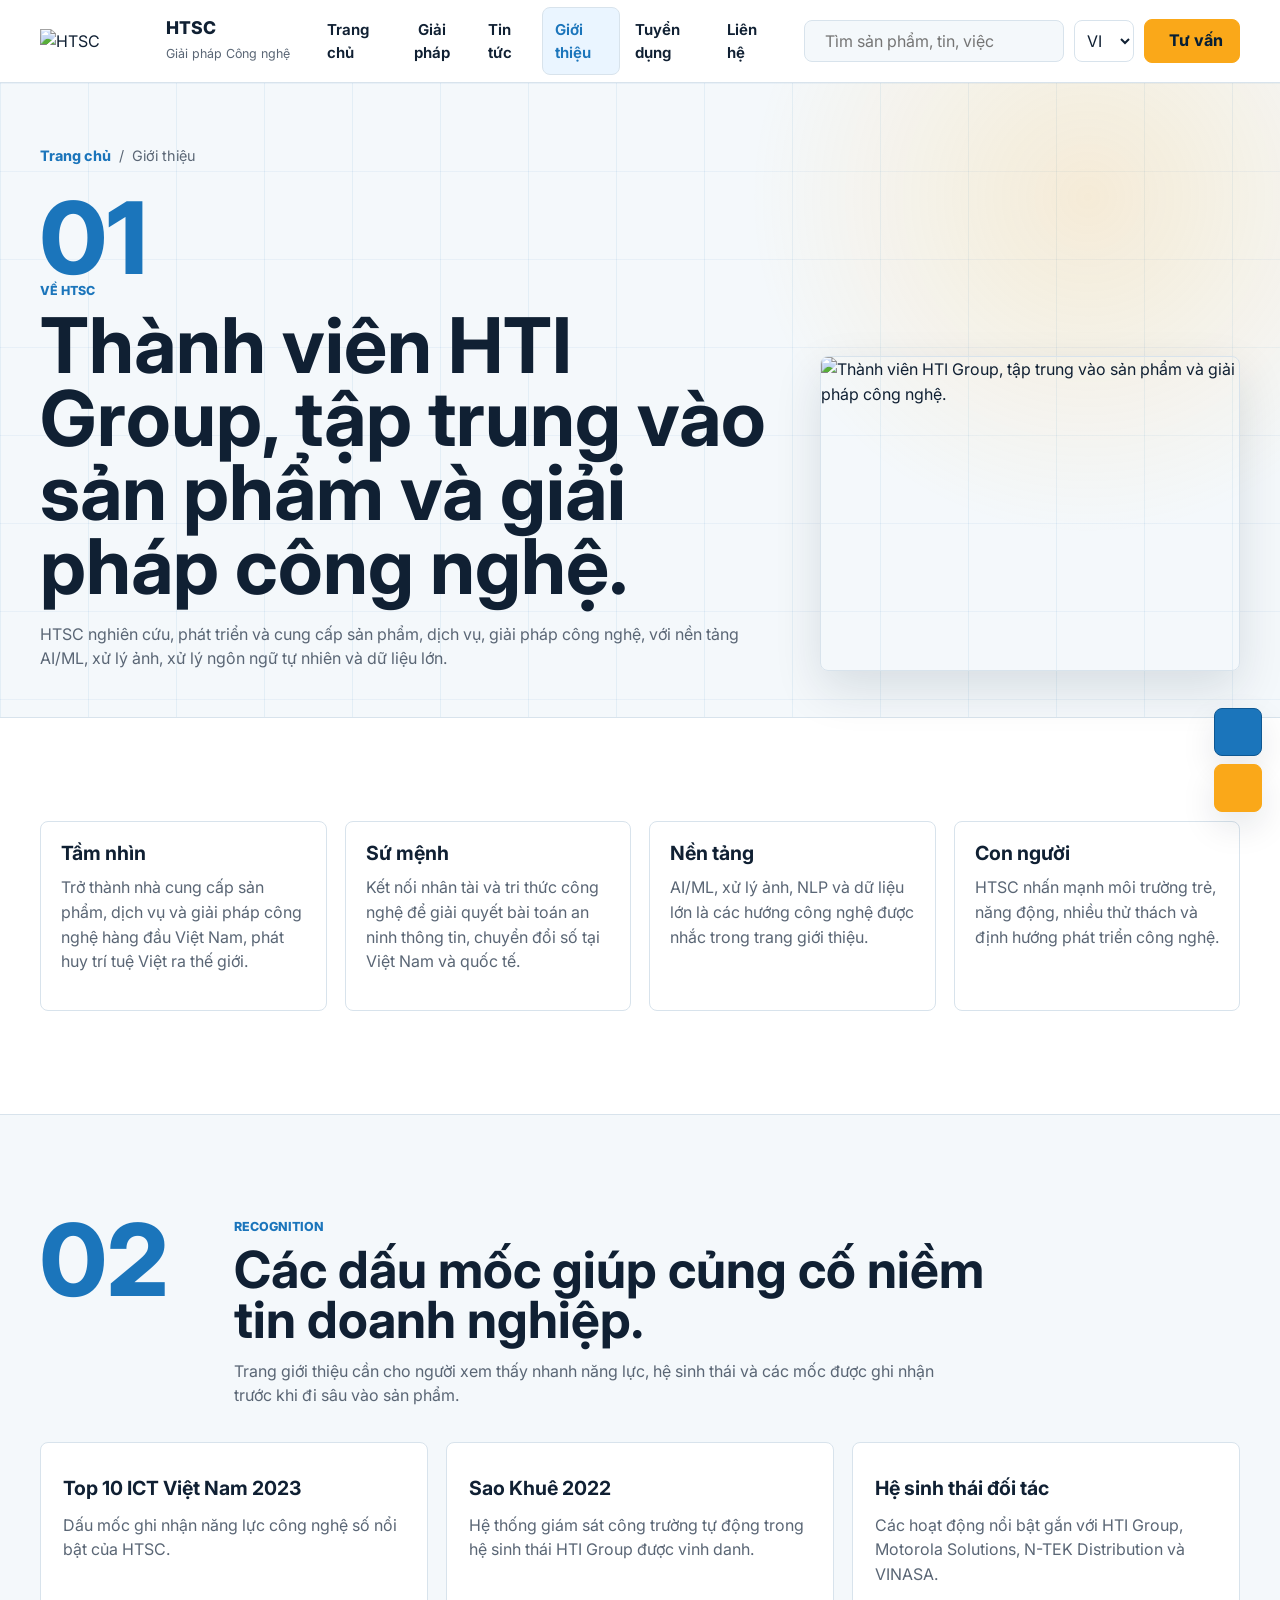
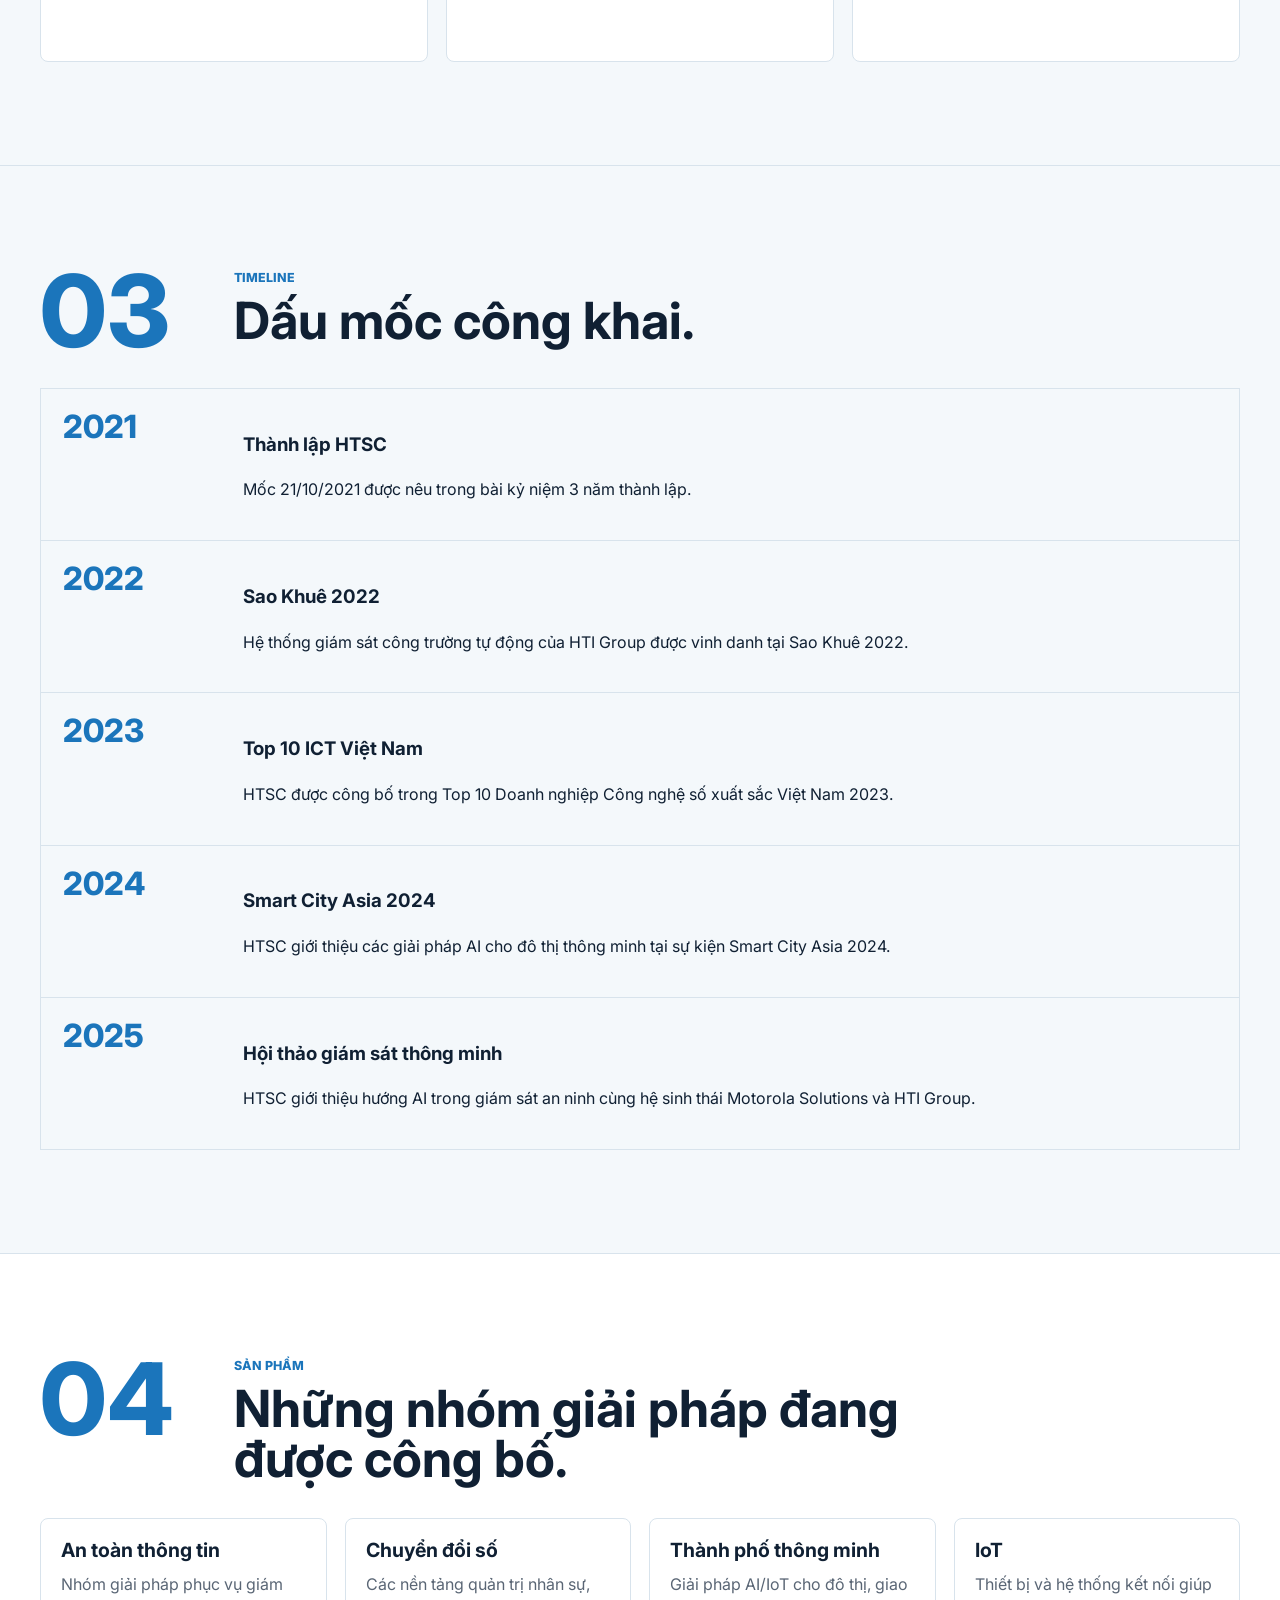
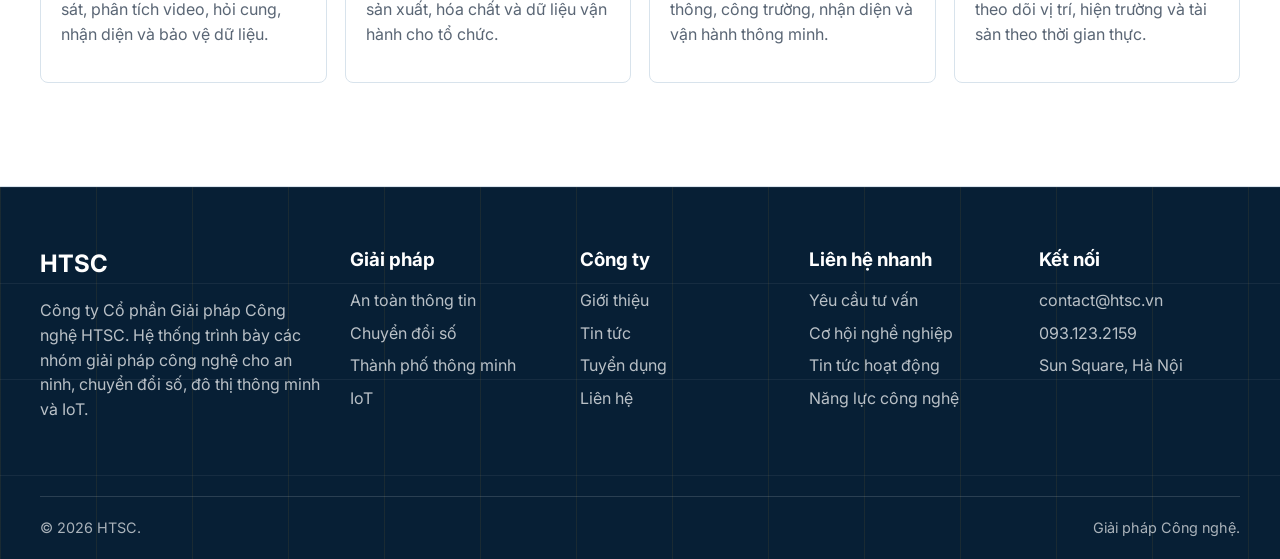
==== about.html @ bc5eee10 "Initial commit: HTSC website - static pages" ====
<!DOCTYPE html>
<html lang="vi">
<head>
  <meta charset="UTF-8">
  <meta name="viewport" content="width=device-width, initial-scale=1.0">
  <title>Giới thiệu HTSC</title>
  <meta name="description" content="Thông tin giới thiệu và năng lực công nghệ của HTSC.">
  <link rel="icon" href="https://htsc.vn/wp-content/uploads/2021/10/favicon.svg" type="image/svg+xml">
  <link rel="stylesheet" href="https://cdn.jsdelivr.net/npm/swiper@11/swiper-bundle.min.css">
  <link rel="stylesheet" href="assets/css/style.css">
</head>
<body>

  <a class="skip-link" href="#main-content">Bỏ qua điều hướng</a>
  <header class="site-header">
    <div class="scroll-progress" aria-hidden="true"></div>
    <div class="container header-inner">
      <a class="brand" href="index.html" aria-label="HTSC trang chủ">
        <span class="brand-mark">
          <img class="brand-logo" src="https://htsc.vn/wp-content/uploads/2021/10/logo.svg" alt="HTSC">
        </span>
        <span class="brand-copy">
          <span class="brand-name">HTSC</span>
          <span class="brand-subtitle">Giải pháp Công nghệ</span>
        </span>
      </a>

      <button class="nav-toggle" type="button" aria-label="Mở menu" aria-expanded="false">
        <i data-lucide="menu"></i>
      </button>

      <nav class="main-nav" aria-label="Điều hướng chính">
        <a class="" href="index.html">Trang chủ</a>
        <div class="nav-item">
          <button class="mega-trigger " type="button">
            Giải pháp <i data-lucide="chevron-down"></i>
          </button>
          <div class="mega-menu">
            <div class="mega-grid">
              <div class="mega-column">
                <span class="mega-title">Nhóm giải pháp</span>
                <a href="solutions.html#security">An ninh - An toàn thông tin</a><a href="solutions.html#digital">Chuyển đổi số</a><a href="solutions.html#smartcity">Thành phố thông minh</a><a href="solutions.html#iot">IoT</a>
              </div>
              <div class="mega-column">
                <span class="mega-title">Sản phẩm nổi bật</span>
                <a href="solution-detail.html">HVideo</a><a href="solution-detail.html">Smart Fusion</a><a href="solution-detail.html">Thiết bị định vị vệ tinh - Themis</a><a href="solution-detail.html">Hệ thống quản lý và phát triển nhân sự - Humania</a><a href="solution-detail.html">Phần mềm quản lý hoá chất, chất chuẩn - HCMS AG</a>
              </div>
              <div class="mega-column">
                <span class="mega-title">Đi nhanh</span>
                <a href="solutions.html">Tất cả giải pháp</a>
                <a href="about.html">Năng lực công nghệ</a>
                <a href="contact.html">Yêu cầu tư vấn</a>
              </div>
              <div class="mega-image">
                Bố cục enterprise gateway: chọn nhóm giải pháp, xem năng lực, rồi chuyển sang tư vấn.
              </div>
            </div>
          </div>
        </div>
        <a class="" href="news.html">Tin tức</a><a class="active" href="about.html">Giới thiệu</a><a class="" href="careers.html">Tuyển dụng</a><a class="" href="contact.html">Liên hệ</a>
      </nav>

      <div class="header-actions">
        <form class="site-search" role="search">
          <label class="search-control">
            <i data-lucide="search"></i>
            <span class="sr-only">Tìm kiếm</span>
            <input type="search" name="q" aria-label="Tìm kiếm toàn site" placeholder="Tìm sản phẩm, tin, việc">
          </label>
          <div class="search-results" role="listbox"></div>
        </form>
        <select class="language-switcher" aria-label="Chọn ngôn ngữ">
          <option value="vi">VI</option>
          <option value="en">EN</option>
        </select>
        <a class="cta" href="contact.html">
          <i data-lucide="send"></i>Tư vấn
        </a>
      </div>
    </div>
  </header>
  <main id="main-content" class="page-main">

    
    <section class="page-hero grid-lines">
      <div class="container page-hero-grid">
        <div class="section-title">
          
    <nav class="breadcrumb" aria-label="Breadcrumb">
      <a href="index.html">Trang chủ</a><span>/</span><span aria-current="page">Giới thiệu</span>
    </nav>
          <span class="section-number">01</span>
          <span class="eyebrow">Về HTSC</span>
          <h1>Thành viên HTI Group, tập trung vào sản phẩm và giải pháp công nghệ.</h1>
          <p>HTSC nghiên cứu, phát triển và cung cấp sản phẩm, dịch vụ, giải pháp công nghệ, với nền tảng AI/ML, xử lý ảnh, xử lý ngôn ngữ tự nhiên và dữ liệu lớn.</p>
          
        </div>
        <img class="page-hero-image" src="https://htsc.vn/wp-content/uploads/2021/10/asset-3-100-min-1.jpg" alt="Thành viên HTI Group, tập trung vào sản phẩm và giải pháp công nghệ." loading="lazy">
      </div>
    </section>
    <section class="section">
      <div class="container">
        <div class="mission-grid">
          <div class="mission-item reveal"><i data-lucide="target"></i><h3>Tầm nhìn</h3><p>Trở thành nhà cung cấp sản phẩm, dịch vụ và giải pháp công nghệ hàng đầu Việt Nam, phát huy trí tuệ Việt ra thế giới.</p></div>
          <div class="mission-item reveal"><i data-lucide="network"></i><h3>Sứ mệnh</h3><p>Kết nối nhân tài và tri thức công nghệ để giải quyết bài toán an ninh thông tin, chuyển đổi số tại Việt Nam và quốc tế.</p></div>
          <div class="mission-item reveal"><i data-lucide="brain"></i><h3>Nền tảng</h3><p>AI/ML, xử lý ảnh, NLP và dữ liệu lớn là các hướng công nghệ được nhắc trong trang giới thiệu.</p></div>
          <div class="mission-item reveal"><i data-lucide="users"></i><h3>Con người</h3><p>HTSC nhấn mạnh môi trường trẻ, năng động, nhiều thử thách và định hướng phát triển công nghệ.</p></div>
        </div>
      </div>
    </section>
    <section class="section section-muted">
      <div class="container">
        <div class="section-header">
          <span class="section-number">02</span>
          <div class="section-title">
            <span class="eyebrow">Recognition</span>
            <h2>Các dấu mốc giúp củng cố niềm tin doanh nghiệp.</h2>
            <p>Trang giới thiệu cần cho người xem thấy nhanh năng lực, hệ sinh thái và các mốc được ghi nhận trước khi đi sâu vào sản phẩm.</p>
          </div>
        </div>
        <div class="trust-grid">
          <article class="trust-card reveal"><i data-lucide="award"></i><h3>Top 10 ICT Việt Nam 2023</h3><p>Dấu mốc ghi nhận năng lực công nghệ số nổi bật của HTSC.</p></article><article class="trust-card reveal"><i data-lucide="sparkles"></i><h3>Sao Khuê 2022</h3><p>Hệ thống giám sát công trường tự động trong hệ sinh thái HTI Group được vinh danh.</p></article><article class="trust-card reveal"><i data-lucide="handshake"></i><h3>Hệ sinh thái đối tác</h3><p>Các hoạt động nổi bật gắn với HTI Group, Motorola Solutions, N-TEK Distribution và VINASA.</p></article>
        </div>
      </div>
    </section>
    <section class="section section-muted grid-lines">
      <div class="container">
        <div class="section-header">
          <span class="section-number">03</span>
          <div class="section-title">
            <span class="eyebrow">Timeline</span>
            <h2>Dấu mốc công khai.</h2>
          </div>
        </div>
        <div class="timeline">
          <div class="timeline-item"><span class="timeline-year">2021</span><div><h3>Thành lập HTSC</h3><p>Mốc 21/10/2021 được nêu trong bài kỷ niệm 3 năm thành lập.</p></div></div>
          <div class="timeline-item"><span class="timeline-year">2022</span><div><h3>Sao Khuê 2022</h3><p>Hệ thống giám sát công trường tự động của HTI Group được vinh danh tại Sao Khuê 2022.</p></div></div>
          <div class="timeline-item"><span class="timeline-year">2023</span><div><h3>Top 10 ICT Việt Nam</h3><p>HTSC được công bố trong Top 10 Doanh nghiệp Công nghệ số xuất sắc Việt Nam 2023.</p></div></div>
          <div class="timeline-item"><span class="timeline-year">2024</span><div><h3>Smart City Asia 2024</h3><p>HTSC giới thiệu các giải pháp AI cho đô thị thông minh tại sự kiện Smart City Asia 2024.</p></div></div>
          <div class="timeline-item"><span class="timeline-year">2025</span><div><h3>Hội thảo giám sát thông minh</h3><p>HTSC giới thiệu hướng AI trong giám sát an ninh cùng hệ sinh thái Motorola Solutions và HTI Group.</p></div></div>
        </div>
      </div>
    </section>
    <section class="section">
      <div class="container">
        <div class="section-header">
          <span class="section-number">04</span>
          <div class="section-title">
            <span class="eyebrow">Sản phẩm</span>
            <h2>Những nhóm giải pháp đang được công bố.</h2>
          </div>
        </div>
        <div class="feature-grid">
          <div class="feature-item reveal"><i data-lucide="layers-3"></i><h3>An toàn thông tin</h3><p>Nhóm giải pháp phục vụ giám sát, phân tích video, hỏi cung, nhận diện và bảo vệ dữ liệu.</p></div><div class="feature-item reveal"><i data-lucide="layers-3"></i><h3>Chuyển đổi số</h3><p>Các nền tảng quản trị nhân sự, sản xuất, hóa chất và dữ liệu vận hành cho tổ chức.</p></div><div class="feature-item reveal"><i data-lucide="layers-3"></i><h3>Thành phố thông minh</h3><p>Giải pháp AI/IoT cho đô thị, giao thông, công trường, nhận diện và vận hành thông minh.</p></div><div class="feature-item reveal"><i data-lucide="layers-3"></i><h3>IoT</h3><p>Thiết bị và hệ thống kết nối giúp theo dõi vị trí, hiện trường và tài sản theo thời gian thực.</p></div>
        </div>
      </div>
    </section>
  </main>

  <footer class="footer">
    <div class="container footer-top">
      <div>
        <h2>HTSC</h2>
        <p>Công ty Cổ phần Giải pháp Công nghệ HTSC. Hệ thống trình bày các nhóm giải pháp công nghệ cho an ninh, chuyển đổi số, đô thị thông minh và IoT.</p>
      </div>
      <div>
        <h3>Giải pháp</h3>
        <ul><li><a href="solutions.html#security">An toàn thông tin</a></li><li><a href="solutions.html#digital">Chuyển đổi số</a></li><li><a href="solutions.html#smartcity">Thành phố thông minh</a></li><li><a href="solutions.html#iot">IoT</a></li></ul>
      </div>
      <div>
        <h3>Công ty</h3>
        <ul>
          <li><a href="about.html">Giới thiệu</a></li>
          <li><a href="news.html">Tin tức</a></li>
          <li><a href="careers.html">Tuyển dụng</a></li>
          <li><a href="contact.html">Liên hệ</a></li>
        </ul>
      </div>
      <div>
        <h3>Liên hệ nhanh</h3>
        <ul>
          <li><a href="contact.html">Yêu cầu tư vấn</a></li>
          <li><a href="careers.html">Cơ hội nghề nghiệp</a></li>
          <li><a href="news.html">Tin tức hoạt động</a></li>
          <li><a href="about.html">Năng lực công nghệ</a></li>
        </ul>
      </div>
      <div>
        <h3>Kết nối</h3>
        <ul>
          <li><a href="mailto:contact@htsc.vn">contact@htsc.vn</a></li>
          <li><a href="tel:+84931232159">093.123.2159</a></li>
          <li><a href="contact.html">Sun Square, Hà Nội</a></li>
        </ul>
      </div>
    </div>
    <div class="container footer-bottom">
      <span>© 2026 HTSC.</span>
      <span>Giải pháp Công nghệ.</span>
    </div>
  </footer>

  <div class="floating-cta" aria-label="Liên hệ nhanh">
    <a href="tel:+84931232159" aria-label="Gọi hotline"><i data-lucide="phone-call"></i></a>
    <a href="contact.html" aria-label="Gửi liên hệ"><i data-lucide="message-circle"></i></a>
  </div>

  <button class="back-to-top" type="button" aria-label="Cuộn lên đầu trang">
    <i data-lucide="arrow-up"></i>
  </button>
  <script src="https://cdn.jsdelivr.net/npm/swiper@11/swiper-bundle.min.js"></script>
  <script src="https://unpkg.com/lucide@latest"></script>
  <script src="assets/js/main.js"></script>
</body>
</html>
---- assets/css/style.css ----
@import url("https://fonts.googleapis.com/css2?family=Inter:wght@400;500;600;700;800&display=swap");

:root {
  --surface: #ffffff;
  --surface-muted: #f4f8fb;
  --surface-blue: #eaf5ff;
  --surface-warm: #fff7e6;
  --surface-strong: #071f35;
  --surface-strong-2: #0b335c;
  --text: #102033;
  --text-muted: #5a6675;
  --line: #d8e3ec;
  --line-strong: #9eb4c7;
  --brand-blue: #1b75bb;
  --brand-blue-dark: #0e5792;
  --brand-blue-deep: #071f35;
  --brand-yellow: #faa819;
  --brand-yellow-dark: #9a6500;
  --accent: var(--brand-blue);
  --accent-dark: var(--brand-blue-dark);
  --accent-soft: var(--surface-blue);
  --focus: var(--brand-yellow);
  --shadow-soft: 0 18px 48px rgba(7, 31, 53, 0.12);
  --shadow-card: 0 14px 34px rgba(7, 31, 53, 0.1);
  --ease-out: cubic-bezier(0.22, 1, 0.36, 1);
  --max-width: 1200px;
  --header-height: 82px;
  --radius: 8px;
  --font-main: "Inter", "Helvetica Neue", Helvetica, Arial, sans-serif;
}

* {
  box-sizing: border-box;
}

html {
  scroll-behavior: smooth;
  scroll-padding-top: calc(var(--header-height) + 24px);
}

body {
  margin: 0;
  color: var(--text);
  background: var(--surface);
  font-family: var(--font-main);
  font-size: 16px;
  line-height: 1.55;
  letter-spacing: 0;
}

img,
svg,
iframe {
  max-width: 100%;
}

img {
  display: block;
}

a {
  color: inherit;
  text-decoration: none;
}

button,
input,
select,
textarea {
  font: inherit;
}

button {
  cursor: pointer;
}

button:disabled {
  cursor: not-allowed;
  opacity: 0.58;
}

:focus-visible {
  outline: 3px solid var(--focus);
  outline-offset: 3px;
}

.skip-link {
  position: fixed;
  top: 12px;
  left: 12px;
  z-index: 2000;
  transform: translateY(-160%);
  padding: 10px 14px;
  background: var(--surface);
  border: 1px solid var(--surface-strong);
}

.skip-link:focus {
  transform: translateY(0);
}

.sr-only {
  position: absolute;
  width: 1px;
  height: 1px;
  padding: 0;
  margin: -1px;
  overflow: hidden;
  clip: rect(0, 0, 0, 0);
  white-space: nowrap;
  border: 0;
}

.container {
  width: min(100% - 32px, var(--max-width));
  margin-inline: auto;
}

.grid-lines {
  background-image:
    linear-gradient(to right, rgba(27, 117, 187, 0.08) 1px, transparent 1px),
    linear-gradient(to bottom, rgba(27, 117, 187, 0.06) 1px, transparent 1px);
  background-size: 80px 80px;
}

.site-header {
  position: sticky;
  top: 0;
  z-index: 1000;
  min-height: var(--header-height);
  background: rgba(255, 255, 255, 0.94);
  border-bottom: 1px solid var(--line);
  backdrop-filter: blur(12px);
  transition: box-shadow 220ms ease, background 220ms ease;
}

.site-header.is-scrolled {
  background: rgba(255, 255, 255, 0.98);
  box-shadow: 0 12px 30px rgba(7, 31, 53, 0.08);
}

.scroll-progress {
  position: absolute;
  left: 0;
  bottom: -1px;
  width: 100%;
  height: 3px;
  background: linear-gradient(90deg, var(--brand-blue), var(--brand-yellow));
  transform: scaleX(0);
  transform-origin: left center;
  will-change: transform;
}

.header-inner {
  display: grid;
  grid-template-columns: auto minmax(0, 1fr) auto;
  align-items: center;
  gap: 24px;
  min-height: var(--header-height);
}

.brand {
  display: inline-grid;
  grid-template-columns: 112px auto;
  align-items: center;
  gap: 14px;
  min-width: 232px;
}

.brand-mark {
  display: flex;
  align-items: center;
  min-width: 112px;
  height: 44px;
}

.brand-logo {
  display: block;
  width: 112px;
  height: auto;
}

.brand-copy {
  display: grid;
  gap: 3px;
}

.brand-name {
  display: block;
  font-size: 1.1rem;
  font-weight: 800;
  line-height: 1;
}

.brand-subtitle {
  display: block;
  margin-top: 4px;
  color: var(--text-muted);
  font-size: 0.78rem;
}

.nav-toggle {
  display: none;
  width: 42px;
  height: 42px;
  place-items: center;
  color: var(--text);
  background: var(--surface);
  border: 1px solid var(--line);
  border-radius: var(--radius);
}

.main-nav {
  display: flex;
  align-items: center;
  gap: 2px;
  min-width: 0;
}

.main-nav a,
.mega-trigger {
  display: inline-flex;
  align-items: center;
  gap: 6px;
  min-height: 44px;
  padding: 10px 12px;
  color: var(--text);
  border: 1px solid transparent;
  border-radius: var(--radius);
  background: transparent;
  font-size: 0.94rem;
  font-weight: 650;
}

.main-nav a:hover,
.main-nav a.active,
.mega-trigger.active,
.mega-trigger:hover,
.nav-item:hover .mega-trigger {
  color: var(--accent);
  border-color: var(--line);
  background: var(--accent-soft);
}

.nav-item {
  position: relative;
}

.mega-menu {
  position: absolute;
  top: calc(100% + 18px);
  left: -160px;
  width: min(980px, calc(100vw - 32px));
  padding: 22px;
  background: var(--surface);
  border: 1px solid var(--line-strong);
  box-shadow: var(--shadow-soft);
  opacity: 0;
  visibility: hidden;
  transform: translateY(8px);
  transition: opacity 160ms ease, transform 160ms ease, visibility 160ms ease;
}

.nav-item:hover .mega-menu,
.nav-item:focus-within .mega-menu {
  opacity: 1;
  visibility: visible;
  transform: translateY(0);
}

.mega-grid {
  display: grid;
  grid-template-columns: 1.1fr 1fr 1fr 1.2fr;
  gap: 18px;
}

.mega-column {
  min-width: 0;
  padding-right: 18px;
  border-right: 1px solid var(--line);
}

.mega-column:last-child {
  border-right: 0;
  padding-right: 0;
}

.mega-title {
  display: block;
  margin-bottom: 10px;
  color: var(--brand-blue-dark);
  font-size: 0.78rem;
  font-weight: 800;
  text-transform: uppercase;
}

.mega-menu a {
  display: block;
  min-height: auto;
  padding: 7px 0;
  border: 0;
  border-radius: 0;
  color: var(--text);
  font-weight: 600;
}

.mega-menu a:hover {
  background: transparent;
  color: var(--accent);
}

.mega-image {
  min-height: 150px;
  background:
    linear-gradient(90deg, rgba(7, 31, 53, 0.88), rgba(7, 31, 53, 0.28)),
    url("https://images.unsplash.com/photo-1558494949-ef010cbdcc31?auto=format&fit=crop&w=700&q=80") center/cover;
  border: 1px solid rgba(250, 168, 25, 0.42);
  color: var(--surface);
  display: flex;
  align-items: end;
  padding: 16px;
  font-weight: 750;
}

.header-actions {
  display: flex;
  align-items: center;
  justify-content: flex-end;
  gap: 10px;
}

.site-search {
  position: relative;
  width: min(260px, 28vw);
}

.search-control {
  display: flex;
  align-items: center;
  gap: 8px;
  min-height: 42px;
  padding: 0 10px;
  background: var(--surface-muted);
  border: 1px solid var(--line);
  border-radius: var(--radius);
}

.search-control svg {
  width: 18px;
  height: 18px;
  color: var(--text-muted);
}

.search-control input {
  width: 100%;
  border: 0;
  outline: 0;
  background: transparent;
  color: var(--text);
}

.search-results {
  position: absolute;
  top: calc(100% + 8px);
  right: 0;
  display: none;
  width: min(360px, calc(100vw - 32px));
  max-height: 320px;
  overflow: auto;
  background: var(--surface);
  border: 1px solid var(--surface-strong);
}

.search-results.is-open {
  display: block;
}

.search-result {
  display: grid;
  gap: 2px;
  width: 100%;
  padding: 12px;
  text-align: left;
  background: var(--surface);
  border: 0;
  border-bottom: 1px solid var(--line);
}

.search-result:last-child {
  border-bottom: 0;
}

.search-result:hover {
  background: var(--surface-muted);
}

.search-result strong {
  font-size: 0.95rem;
}

.search-result span {
  color: var(--text-muted);
  font-size: 0.82rem;
}

.language-switcher {
  min-height: 42px;
  padding: 0 8px;
  background: var(--surface);
  border: 1px solid var(--line);
  border-radius: var(--radius);
  color: var(--text);
}

.btn,
.cta,
.btn-secondary,
.btn-ghost,
.btn-download {
  display: inline-flex;
  align-items: center;
  justify-content: center;
  gap: 8px;
  min-height: 44px;
  padding: 10px 16px;
  border: 1px solid transparent;
  border-radius: var(--radius);
  font-weight: 750;
  line-height: 1.2;
  touch-action: manipulation;
  transition: background 180ms ease, color 180ms ease, border-color 180ms ease, transform 180ms var(--ease-out), box-shadow 180ms ease;
}

.btn svg,
.cta svg,
.btn-secondary svg,
.btn-ghost svg,
.btn-download svg {
  width: 18px;
  height: 18px;
}

.btn,
.cta {
  color: var(--surface);
  background: var(--accent);
  border-color: var(--accent);
}

.btn:hover,
.cta:hover {
  background: var(--accent-dark);
  border-color: var(--accent-dark);
  transform: translateY(-1px);
  box-shadow: 0 12px 22px rgba(27, 117, 187, 0.22);
}

.btn.is-loading,
.btn:disabled,
.cta:disabled,
.btn-secondary:disabled,
.btn-ghost:disabled {
  transform: none;
  box-shadow: none;
}

.btn.is-loading::after {
  content: "";
  width: 16px;
  height: 16px;
  border: 2px solid rgba(255, 255, 255, 0.38);
  border-top-color: var(--surface);
  border-radius: 50%;
  animation: spin 760ms linear infinite;
}

@keyframes spin {
  to {
    transform: rotate(360deg);
  }
}

.cta {
  color: var(--brand-blue-deep);
  background: var(--brand-yellow);
  border-color: var(--brand-yellow);
}

.cta:hover {
  color: var(--brand-blue-deep);
  background: #ffc14a;
  border-color: #ffc14a;
  box-shadow: 0 12px 22px rgba(250, 168, 25, 0.26);
}

.btn-secondary {
  color: var(--text);
  background: var(--surface);
  border-color: var(--surface-strong);
}

.btn-secondary:hover {
  color: var(--accent);
  border-color: var(--accent);
  transform: translateY(-1px);
}

.btn-ghost {
  color: var(--text);
  background: transparent;
  border-color: var(--line);
}

.btn-ghost:hover {
  color: var(--accent);
  border-color: var(--accent);
  background: var(--accent-soft);
}

.page-main {
  min-height: 60vh;
}

.hero {
  min-height: calc(100vh - var(--header-height));
  min-height: 680px;
  color: var(--surface);
  background: radial-gradient(circle at 72% 22%, rgba(250, 168, 25, 0.16), transparent 32%), var(--surface-strong);
}

.hero-slide {
  position: relative;
  min-height: 680px;
  display: flex;
  align-items: stretch;
  isolation: isolate;
  overflow: hidden;
}

.hero-slide::before {
  content: "";
  position: absolute;
  inset: 0;
  z-index: -2;
  background: var(--hero-image) center/cover no-repeat;
}

.hero-slide::after {
  content: "";
  position: absolute;
  inset: 0;
  z-index: -1;
  background:
    linear-gradient(90deg, rgba(7, 31, 53, 0.92), rgba(7, 31, 53, 0.7), rgba(7, 31, 53, 0.26)),
    linear-gradient(to right, rgba(250, 168, 25, 0.18) 1px, transparent 1px),
    linear-gradient(to bottom, rgba(255, 255, 255, 0.1) 1px, transparent 1px);
  background-size: auto, 92px 92px, 92px 92px;
}

.hero-content {
  display: grid;
  grid-template-columns: minmax(0, 1fr) minmax(320px, 420px);
  align-content: center;
  align-items: center;
  gap: clamp(28px, 5vw, 72px);
  width: min(100% - 32px, var(--max-width));
  margin-inline: auto;
  padding: 74px 0 110px;
}

.hero-number,
.hero h1,
.hero h2,
.hero p,
.hero-actions {
  grid-column: 1;
}

.hero-number {
  color: var(--brand-yellow);
  font-size: clamp(4rem, 13vw, 10rem);
  font-weight: 800;
  line-height: 0.78;
  opacity: 0.92;
}

.hero h1,
.hero h2 {
  max-width: 820px;
  margin: 0;
  font-size: clamp(2.5rem, 6.8vw, 6.6rem);
  line-height: 0.92;
  letter-spacing: 0;
}

.hero p {
  max-width: 670px;
  margin: 0;
  color: rgba(255, 255, 255, 0.86);
  font-size: clamp(1rem, 2vw, 1.25rem);
}

.hero-actions {
  display: flex;
  flex-wrap: wrap;
  gap: 12px;
}

.hero-actions .btn-secondary {
  color: var(--surface);
  background: transparent;
  border-color: rgba(255, 255, 255, 0.72);
}

.hero-actions .btn-secondary:hover {
  border-color: var(--surface);
}

.hero-signal-panel {
  grid-column: 2;
  grid-row: 1 / span 5;
  align-self: center;
  padding: 22px;
  color: var(--surface);
  background: rgba(7, 31, 53, 0.78);
  border: 1px solid rgba(255, 255, 255, 0.24);
  border-top: 4px solid var(--brand-yellow);
  border-radius: var(--radius);
  box-shadow: 0 28px 80px rgba(0, 0, 0, 0.26);
  backdrop-filter: blur(16px);
}

.signal-panel-head {
  display: flex;
  justify-content: space-between;
  gap: 16px;
  padding-bottom: 14px;
  margin-bottom: 16px;
  border-bottom: 1px solid rgba(255, 255, 255, 0.18);
  color: rgba(255, 255, 255, 0.76);
  font-size: 0.78rem;
  font-weight: 800;
  text-transform: uppercase;
}

.signal-panel-head strong {
  color: var(--brand-yellow);
}

.signal-grid {
  display: grid;
  grid-template-columns: repeat(2, minmax(0, 1fr));
  gap: 10px;
}

.signal-item {
  display: grid;
  gap: 7px;
  min-height: 136px;
  padding: 14px;
  background: rgba(255, 255, 255, 0.08);
  border: 1px solid rgba(255, 255, 255, 0.14);
  border-radius: var(--radius);
}

.signal-item svg {
  width: 24px;
  height: 24px;
  color: var(--brand-yellow);
}

.signal-item span {
  color: rgba(255, 255, 255, 0.68);
  font-size: 0.78rem;
  font-weight: 800;
  text-transform: uppercase;
}

.signal-item strong {
  font-size: 1rem;
  line-height: 1.2;
}

.hero-signal-panel p {
  margin: 16px 0 0;
  color: rgba(255, 255, 255, 0.72);
  font-size: 0.92rem;
}

.swiper-slide-active .hero-number,
.swiper-slide-active h1,
.swiper-slide-active h2,
.swiper-slide-active p,
.swiper-slide-active .hero-actions {
  animation: heroRise 560ms var(--ease-out) both;
}

.swiper-slide-active h1,
.swiper-slide-active h2 {
  animation-delay: 80ms;
}

.swiper-slide-active p {
  animation-delay: 150ms;
}

.swiper-slide-active .hero-actions {
  animation-delay: 220ms;
}

.swiper-slide-active .hero-signal-panel {
  animation: panelRise 680ms var(--ease-out) 180ms both;
}

@keyframes heroRise {
  from {
    opacity: 0;
    transform: translateY(18px);
  }
  to {
    opacity: 1;
    transform: translateY(0);
  }
}

@keyframes panelRise {
  from {
    opacity: 0;
    transform: translateY(24px) scale(0.98);
  }
  to {
    opacity: 1;
    transform: translateY(0) scale(1);
  }
}

.hero .swiper-pagination-bullet {
  width: 28px;
  height: 3px;
  border-radius: 0;
  background: rgba(255, 255, 255, 0.66);
  opacity: 1;
}

.hero .swiper-pagination-bullet-active {
  background: var(--brand-yellow);
}

.section {
  padding: clamp(56px, 8vw, 104px) 0;
  border-bottom: 1px solid var(--line);
}

.section-muted {
  background: var(--surface-muted);
}

.section-dark {
  color: var(--surface);
  background:
    radial-gradient(circle at 82% 16%, rgba(250, 168, 25, 0.13), transparent 30%),
    linear-gradient(135deg, var(--surface-strong), var(--surface-strong-2));
}

.section-header {
  display: grid;
  grid-template-columns: minmax(100px, 170px) minmax(0, 1fr) auto;
  align-items: start;
  gap: 24px;
  margin-bottom: 34px;
}

.section-number {
  color: var(--accent);
  font-size: clamp(3rem, 8vw, 6.25rem);
  font-weight: 800;
  line-height: 0.86;
}

.section-title {
  max-width: 780px;
}

.section-title h2,
.section-title h1 {
  margin: 0;
  font-size: clamp(2rem, 4vw, 4rem);
  line-height: 0.98;
  letter-spacing: 0;
}

.section-title p {
  max-width: 720px;
  margin: 14px 0 0;
  color: var(--text-muted);
}

.section-dark .section-title p,
.section-dark .eyebrow {
  color: rgba(255, 255, 255, 0.72);
}

.eyebrow {
  display: block;
  margin-bottom: 8px;
  color: var(--accent);
  font-size: 0.78rem;
  font-weight: 800;
  text-transform: uppercase;
}

.enterprise-pathways {
  background:
    linear-gradient(90deg, rgba(27, 117, 187, 0.08) 1px, transparent 1px),
    linear-gradient(to bottom, rgba(27, 117, 187, 0.06) 1px, transparent 1px),
    var(--surface-muted);
  background-size: 96px 96px;
}

.pathway-grid {
  display: grid;
  grid-template-columns: repeat(4, minmax(0, 1fr));
  border-top: 1px solid var(--line-strong);
  border-left: 1px solid var(--line-strong);
}

.pathway-card {
  display: grid;
  align-content: start;
  gap: 14px;
  min-height: 360px;
  padding: 24px;
  background: rgba(255, 255, 255, 0.78);
  border-right: 1px solid var(--line-strong);
  border-bottom: 1px solid var(--line-strong);
  transition: transform 220ms var(--ease-out), box-shadow 220ms ease, background 220ms ease;
}

.pathway-card:hover {
  transform: translateY(-4px);
  background: var(--surface);
  box-shadow: var(--shadow-card);
}

.pathway-number {
  color: var(--brand-yellow-dark);
  font-size: clamp(2.8rem, 5vw, 4.8rem);
  font-weight: 800;
  line-height: 0.82;
}

.pathway-card h3 {
  margin: 0;
  color: var(--brand-blue-deep);
  font-size: 1.45rem;
  line-height: 1.12;
}

.pathway-card p {
  margin: 0;
  color: var(--text-muted);
}

.pathway-products {
  display: flex;
  flex-wrap: wrap;
  gap: 7px;
  margin-top: auto;
}

.pathway-products span {
  display: inline-flex;
  min-height: 28px;
  align-items: center;
  padding: 4px 8px;
  color: var(--brand-blue-dark);
  background: var(--surface-blue);
  border: 1px solid rgba(27, 117, 187, 0.2);
  border-radius: var(--radius);
  font-size: 0.78rem;
  font-weight: 750;
}

.text-link {
  display: inline-flex;
  align-items: center;
  gap: 8px;
  width: max-content;
  color: var(--brand-blue-dark);
  font-weight: 800;
}

.text-link svg {
  width: 18px;
  height: 18px;
  transition: transform 180ms var(--ease-out);
}

.text-link:hover svg {
  transform: translateX(3px);
}

.stats-bar {
  margin-top: -58px;
  position: relative;
  z-index: 3;
}

.stats-grid {
  display: grid;
  grid-template-columns: repeat(4, 1fr);
  background: var(--surface);
  border: 1px solid var(--line-strong);
  box-shadow: var(--shadow-soft);
}

.stat-item {
  min-height: 132px;
  padding: 22px;
  border-right: 1px solid var(--line);
}

.stat-item:last-child {
  border-right: 0;
}

.stat-value {
  display: block;
  color: var(--brand-blue);
  font-size: clamp(2rem, 4vw, 3.8rem);
  font-weight: 800;
  line-height: 0.95;
}

.stat-label {
  display: block;
  margin-top: 10px;
  color: var(--text-muted);
  font-weight: 650;
}

.prototype-note {
  display: inline-flex;
  align-items: center;
  gap: 8px;
  padding: 8px 10px;
  color: var(--text-muted);
  background: var(--surface-muted);
  border: 1px solid var(--line);
  border-radius: var(--radius);
  font-size: 0.82rem;
}

.logo-strip {
  display: grid;
  grid-template-columns: 180px minmax(0, 1fr);
  gap: 24px;
  align-items: center;
}

.logo-track {
  overflow: hidden;
  border-top: 1px solid var(--line);
  border-bottom: 1px solid var(--line);
  background: var(--surface);
}

.logo-marquee {
  display: flex;
  width: max-content;
  animation: marquee 26s linear infinite;
}

.partner-logo {
  min-width: 180px;
  padding: 18px 28px;
  border-right: 1px solid var(--line);
  color: var(--text-muted);
  font-weight: 800;
  text-align: center;
}

@keyframes marquee {
  from {
    transform: translateX(0);
  }
  to {
    transform: translateX(-50%);
  }
}

.tabs {
  display: grid;
  gap: 20px;
}

.tab-list,
.filter-pills,
.category-filter,
.job-filter {
  display: flex;
  flex-wrap: wrap;
  gap: 8px;
}

.tab-button,
.filter-pill,
.category-button,
.job-filter button {
  min-height: 42px;
  padding: 9px 13px;
  color: var(--text);
  background: var(--surface);
  border: 1px solid var(--line);
  border-radius: var(--radius);
  font-weight: 750;
  transition: transform 180ms var(--ease-out), background 180ms ease, color 180ms ease, border-color 180ms ease;
}

.tab-button:hover,
.filter-pill:hover,
.category-button:hover,
.job-filter button:hover {
  transform: translateY(-1px);
  border-color: var(--accent);
}

.tab-button[aria-selected="true"],
.filter-pill.is-active,
.category-button.is-active,
.job-filter button.is-active {
  color: var(--brand-blue-deep);
  background: var(--brand-yellow);
  border-color: var(--brand-yellow);
}

.tab-panel {
  display: none;
}

.tab-panel.is-active {
  display: block;
}

.card-grid,
.product-grid,
.news-grid,
.team-grid,
.office-grid,
.certificate-grid,
.related-grid {
  display: grid;
  grid-template-columns: repeat(3, minmax(0, 1fr));
  gap: 18px;
}

.card,
.product-card,
.news-card,
.case-card,
.team-card,
.office-card,
.job-card,
.certificate-card,
.feature-item,
.mission-item {
  background: var(--surface);
  border: 1px solid var(--line);
  border-radius: var(--radius);
  overflow: hidden;
}

.product-card,
.news-card,
.case-card {
  display: grid;
  min-height: 100%;
  transition: transform 220ms var(--ease-out), box-shadow 220ms ease, border-color 220ms ease;
}

.product-card:hover,
.news-card:hover,
.case-card:hover,
.job-card:hover,
.office-card:hover,
.feature-item:hover,
.mission-item:hover {
  transform: translateY(-4px);
  border-color: rgba(27, 117, 187, 0.36);
  box-shadow: var(--shadow-card);
}

.card-media,
.product-card img,
.news-card img,
.case-card img,
.team-card img,
.certificate-card img {
  width: 100%;
  aspect-ratio: 16 / 10;
  object-fit: cover;
  background: var(--surface-muted);
  border-bottom: 1px solid var(--line);
  transition: transform 420ms var(--ease-out), filter 220ms ease;
}

.product-card:hover img,
.news-card:hover img,
.case-card:hover img {
  transform: scale(1.035);
  filter: saturate(1.08);
}

.certificate-card h3 {
  margin: 16px 0 0;
}

.card-body,
.product-card-body,
.news-card-body,
.case-card-body,
.team-card-body,
.office-card,
.job-card,
.feature-item,
.mission-item,
.certificate-card {
  padding: 20px;
}

.product-card-body,
.news-card-body,
.case-card-body,
.job-card {
  position: relative;
}

.card-index {
  display: inline-flex;
  margin-bottom: 12px;
  color: var(--brand-yellow-dark);
  font-size: 0.8rem;
  font-weight: 850;
}

.product-card h3,
.news-card h3,
.case-card h3,
.job-card h3,
.office-card h3,
.feature-item h3,
.mission-item h3 {
  margin: 0 0 10px;
  font-size: 1.22rem;
  line-height: 1.2;
}

.product-card p,
.news-card p,
.case-card p,
.job-card p,
.office-card p,
.feature-item p,
.mission-item p {
  margin: 0 0 16px;
  color: var(--text-muted);
}

.tag-row,
.meta-row {
  display: flex;
  flex-wrap: wrap;
  gap: 8px;
  margin-bottom: 14px;
}

.tag,
.meta {
  display: inline-flex;
  align-items: center;
  min-height: 28px;
  padding: 4px 8px;
  color: var(--brand-blue-dark);
  background: var(--surface-blue);
  border: 1px solid rgba(27, 117, 187, 0.18);
  border-radius: var(--radius);
  font-size: 0.78rem;
  font-weight: 750;
}

.why-grid,
.feature-grid,
.mission-grid,
.trust-grid,
.process-grid {
  display: grid;
  grid-template-columns: repeat(4, minmax(0, 1fr));
  gap: 18px;
}

.trust-grid,
.process-grid {
  grid-template-columns: repeat(3, minmax(0, 1fr));
}

.icon-box {
  padding: 22px;
  background: var(--surface);
  border: 1px solid var(--line);
  border-radius: var(--radius);
  transition: transform 220ms var(--ease-out), border-color 220ms ease, box-shadow 220ms ease;
}

.trust-card,
.process-card {
  display: grid;
  align-content: start;
  gap: 12px;
  min-height: 220px;
  padding: 22px;
  background: var(--surface);
  border: 1px solid var(--line);
  border-radius: var(--radius);
  transition: transform 220ms var(--ease-out), border-color 220ms ease, box-shadow 220ms ease;
}

.trust-card:hover,
.process-card:hover {
  transform: translateY(-4px);
  border-color: rgba(27, 117, 187, 0.36);
  box-shadow: var(--shadow-card);
}

.trust-card svg,
.process-card svg {
  width: 30px;
  height: 30px;
  color: var(--brand-blue);
}

.process-card > span {
  color: var(--brand-yellow-dark);
  font-size: 0.8rem;
  font-weight: 850;
}

.trust-card h3,
.process-card h3 {
  margin: 0;
  font-size: 1.22rem;
  line-height: 1.2;
}

.trust-card p,
.process-card p {
  margin: 0;
  color: var(--text-muted);
}

.icon-box svg,
.feature-item svg,
.mission-item svg {
  width: 30px;
  height: 30px;
  color: var(--brand-blue);
}

.icon-box strong {
  display: block;
  margin: 16px 0 8px;
  font-size: 1.7rem;
  line-height: 1;
}

.icon-box span {
  color: var(--text-muted);
}

.case-study-slider {
  overflow: hidden;
}

.case-card {
  height: auto;
}

.form-band {
  display: grid;
  grid-template-columns: 0.9fr 1.1fr;
  gap: 40px;
  align-items: start;
}

.form-panel {
  padding: 28px;
  background: var(--surface);
  border: 1px solid var(--line-strong);
  border-radius: var(--radius);
  box-shadow: var(--shadow-soft);
}

.form-grid {
  display: grid;
  grid-template-columns: repeat(2, minmax(0, 1fr));
  gap: 14px;
}

.form-field {
  display: grid;
  gap: 6px;
}

.form-field.full {
  grid-column: 1 / -1;
}

.form-field label {
  font-weight: 750;
  font-size: 0.9rem;
}

.form-field input,
.form-field select,
.form-field textarea {
  width: 100%;
  min-height: 44px;
  padding: 10px 12px;
  background: var(--surface);
  border: 1px solid var(--line-strong);
  border-radius: var(--radius);
  color: var(--text);
  transition: border-color 160ms ease, box-shadow 160ms ease, background 160ms ease;
}

.form-field input:focus,
.form-field select:focus,
.form-field textarea:focus {
  border-color: var(--brand-blue);
  box-shadow: 0 0 0 4px rgba(27, 117, 187, 0.12);
  outline: 0;
}

.form-field input[aria-invalid="true"],
.form-field select[aria-invalid="true"],
.form-field textarea[aria-invalid="true"] {
  border-color: #b42318;
  box-shadow: 0 0 0 4px rgba(180, 35, 24, 0.1);
}

.form-field textarea {
  min-height: 118px;
  resize: vertical;
}

.field-error {
  min-height: 18px;
  color: #b42318;
  font-size: 0.8rem;
}

.form-message {
  min-height: 22px;
  margin-top: 14px;
  color: var(--text-muted);
  font-weight: 650;
}

.form-message.is-success {
  color: #126c2d;
}

.map-frame {
  width: 100%;
  min-height: 360px;
  border: 1px solid var(--line);
  border-radius: var(--radius);
  box-shadow: var(--shadow-soft);
}

.page-hero {
  padding: 62px 0 46px;
  background:
    radial-gradient(circle at 85% 18%, rgba(250, 168, 25, 0.16), transparent 28%),
    linear-gradient(90deg, rgba(27, 117, 187, 0.08) 1px, transparent 1px),
    linear-gradient(to bottom, rgba(27, 117, 187, 0.06) 1px, transparent 1px),
    var(--surface-muted);
  background-size: auto, 88px 88px, 88px 88px;
  border-bottom: 1px solid var(--line);
}

.page-hero-grid {
  display: grid;
  grid-template-columns: minmax(0, 1fr) minmax(260px, 420px);
  gap: 36px;
  align-items: end;
}

.page-hero h1 {
  max-width: 850px;
  margin: 0;
  font-size: clamp(2.45rem, 6vw, 5.4rem);
  line-height: 0.96;
}

.page-hero p {
  max-width: 700px;
  margin: 18px 0 0;
  color: var(--text-muted);
}

.page-hero-image {
  width: 100%;
  aspect-ratio: 4 / 3;
  min-height: 280px;
  object-fit: cover;
  background: var(--hero-image) center/cover;
  border: 1px solid var(--line);
  border-radius: var(--radius);
  box-shadow: var(--shadow-soft);
}

.breadcrumb {
  display: flex;
  flex-wrap: wrap;
  gap: 8px;
  margin-bottom: 28px;
  color: var(--text-muted);
  font-size: 0.9rem;
}

.breadcrumb a {
  color: var(--accent);
  font-weight: 750;
}

.listing-layout {
  display: grid;
  grid-template-columns: 280px minmax(0, 1fr);
  gap: 28px;
  align-items: start;
}

.filter-sidebar {
  position: sticky;
  top: calc(var(--header-height) + 24px);
  padding: 20px;
  background: var(--surface);
  border: 1px solid var(--line);
  border-radius: var(--radius);
  box-shadow: var(--shadow-soft);
}

.filter-group {
  padding-bottom: 18px;
  margin-bottom: 18px;
  border-bottom: 1px solid var(--line);
}

.filter-group:last-child {
  padding-bottom: 0;
  margin-bottom: 0;
  border-bottom: 0;
}

.filter-group h3 {
  margin: 0 0 12px;
  font-size: 1rem;
}

.check-list {
  display: grid;
  gap: 10px;
}

.check-list label {
  display: flex;
  align-items: center;
  gap: 8px;
  color: var(--text-muted);
  font-weight: 650;
}

.listing-toolbar {
  display: flex;
  justify-content: space-between;
  align-items: center;
  gap: 16px;
  margin-bottom: 18px;
  padding: 14px;
  background: var(--surface);
  border: 1px solid var(--line);
  border-radius: var(--radius);
}

.listing-toolbar select {
  min-height: 42px;
  padding: 0 12px;
  background: var(--surface);
  border: 1px solid var(--line);
  border-radius: var(--radius);
}

.toolbar-label {
  display: block;
  margin-bottom: 3px;
  color: var(--text-muted);
  font-size: 0.78rem;
  font-weight: 800;
  text-transform: uppercase;
}

.listing-actions {
  display: flex;
  flex-wrap: wrap;
  justify-content: flex-end;
  gap: 8px;
}

.inline-search {
  display: flex;
  align-items: center;
  gap: 8px;
  min-width: min(300px, 42vw);
  min-height: 42px;
  padding: 0 12px;
  background: var(--surface-muted);
  border: 1px solid var(--line);
  border-radius: var(--radius);
}

.inline-search svg {
  width: 18px;
  height: 18px;
  color: var(--text-muted);
}

.inline-search input {
  width: 100%;
  min-width: 0;
  border: 0;
  outline: 0;
  background: transparent;
}

.empty-state {
  display: grid;
  justify-items: center;
  gap: 10px;
  margin-top: 18px;
  padding: 34px 18px;
  text-align: center;
  background: var(--surface);
  border: 1px dashed var(--line-strong);
  border-radius: var(--radius);
}

.empty-state[hidden] {
  display: none;
}

.empty-state svg {
  width: 36px;
  height: 36px;
  color: var(--brand-blue);
}

.empty-state h3,
.empty-state p {
  margin: 0;
}

.empty-state p {
  max-width: 480px;
  color: var(--text-muted);
}

.pagination {
  display: flex;
  justify-content: center;
  gap: 8px;
  margin-top: 28px;
}

.pagination a,
.pagination button {
  display: grid;
  place-items: center;
  min-width: 42px;
  min-height: 42px;
  padding: 0 12px;
  background: var(--surface);
  border: 1px solid var(--line);
  border-radius: var(--radius);
  font-weight: 750;
}

.pagination .active,
.pagination .is-active,
.pagination a:hover,
.pagination button:hover {
  color: var(--surface);
  background: var(--accent);
  border-color: var(--accent);
}

.product-hero {
  color: var(--surface);
  background:
    radial-gradient(circle at 72% 16%, rgba(250, 168, 25, 0.14), transparent 30%),
    linear-gradient(135deg, var(--surface-strong), var(--surface-strong-2));
}

.product-hero-inner {
  display: grid;
  grid-template-columns: minmax(0, 1fr) minmax(280px, 480px);
  gap: 40px;
  align-items: center;
  min-height: 520px;
  padding: 70px 0;
}

.product-hero h1 {
  margin: 0;
  font-size: clamp(2.5rem, 5.6vw, 5.5rem);
  line-height: 0.95;
}

.product-hero p {
  color: rgba(255, 255, 255, 0.76);
}

.product-hero img {
  aspect-ratio: 4 / 3;
  object-fit: cover;
  border: 1px solid rgba(255, 255, 255, 0.28);
  border-radius: var(--radius);
}

.detail-layout {
  display: grid;
  grid-template-columns: minmax(0, 1fr) 340px;
  gap: 34px;
  align-items: start;
}

.detail-tabs {
  border: 1px solid var(--line);
  border-radius: var(--radius);
  background: var(--surface);
  overflow: hidden;
}

.detail-tabs .tab-list {
  padding: 12px;
  border-bottom: 1px solid var(--line);
  background: var(--surface-muted);
}

.detail-panel {
  padding: 26px;
}

.feature-list {
  display: grid;
  gap: 12px;
  padding: 0;
  margin: 0;
  list-style: none;
}

.feature-list li {
  display: grid;
  grid-template-columns: 24px minmax(0, 1fr);
  gap: 10px;
  padding: 12px 0;
  border-bottom: 1px solid var(--line);
}

.feature-list li:last-child {
  border-bottom: 0;
}

.feature-list svg {
  width: 22px;
  height: 22px;
  color: var(--accent);
}

.specs-table {
  width: 100%;
  border-collapse: collapse;
  border: 1px solid var(--line);
}

.specs-table th,
.specs-table td {
  padding: 13px 14px;
  text-align: left;
  border-bottom: 1px solid var(--line);
}

.specs-table th {
  width: 38%;
  background: var(--surface-muted);
}

.side-panel {
  display: grid;
  gap: 18px;
}

.side-box {
  padding: 20px;
  background: var(--surface);
  border: 1px solid var(--line);
  border-radius: var(--radius);
  box-shadow: var(--shadow-soft);
}

.article-layout {
  display: grid;
  grid-template-columns: minmax(0, 760px) 320px;
  gap: 42px;
  align-items: start;
}

.article {
  font-size: 1.05rem;
}

.article h2 {
  margin-top: 36px;
  font-size: 1.8rem;
  line-height: 1.15;
}

.article p,
.article li {
  color: #2f3339;
}

.article img {
  margin: 24px 0;
  border: 1px solid var(--line);
  border-radius: var(--radius);
}

.share-buttons {
  display: flex;
  flex-wrap: wrap;
  gap: 8px;
}

.timeline {
  display: grid;
  gap: 0;
  border-top: 1px solid var(--line);
  border-left: 1px solid var(--line);
}

.timeline-item {
  display: grid;
  grid-template-columns: 160px minmax(0, 1fr);
  gap: 20px;
  padding: 22px;
  border-right: 1px solid var(--line);
  border-bottom: 1px solid var(--line);
}

.timeline-year {
  color: var(--brand-blue);
  font-size: 2rem;
  font-weight: 800;
  line-height: 1;
}

.job-list {
  display: grid;
  gap: 14px;
}

.job-card {
  display: grid;
  grid-template-columns: minmax(0, 1fr) auto;
  gap: 18px;
  align-items: center;
}

.job-meta {
  display: flex;
  flex-wrap: wrap;
  gap: 8px;
}

.footer {
  color: var(--surface);
  background:
    linear-gradient(90deg, rgba(250, 168, 25, 0.08) 1px, transparent 1px),
    linear-gradient(to bottom, rgba(255, 255, 255, 0.06) 1px, transparent 1px),
    var(--surface-strong);
  background-size: 96px 96px;
}

.footer-top {
  display: grid;
  grid-template-columns: 1.4fr repeat(4, minmax(0, 1fr));
  gap: 28px;
  padding: 58px 0;
  border-bottom: 1px solid rgba(255, 255, 255, 0.14);
}

.footer h2,
.footer h3 {
  margin: 0 0 14px;
}

.footer p,
.footer a,
.footer li {
  color: rgba(255, 255, 255, 0.72);
}

.footer a:hover {
  color: var(--surface);
}

.footer ul {
  display: grid;
  gap: 8px;
  padding: 0;
  margin: 0;
  list-style: none;
}

.footer-bottom {
  display: flex;
  justify-content: space-between;
  gap: 20px;
  padding: 20px 0;
  color: rgba(255, 255, 255, 0.66);
  font-size: 0.9rem;
}

.floating-cta {
  position: fixed;
  right: 18px;
  bottom: 88px;
  z-index: 900;
  display: grid;
  gap: 8px;
}

.floating-cta a {
  display: grid;
  place-items: center;
  width: 48px;
  height: 48px;
  color: var(--surface);
  background: var(--brand-blue);
  border: 1px solid var(--brand-blue-dark);
  border-radius: var(--radius);
  box-shadow: var(--shadow-card);
  transition: transform 180ms var(--ease-out), background 180ms ease;
}

.floating-cta a:hover {
  transform: translateY(-2px);
}

.floating-cta a:nth-child(2) {
  color: var(--brand-blue-deep);
  background: var(--brand-yellow);
  border-color: var(--brand-yellow);
}

.floating-cta svg {
  width: 22px;
  height: 22px;
}

.back-to-top {
  position: fixed;
  right: 18px;
  bottom: 24px;
  z-index: 900;
  display: grid;
  place-items: center;
  width: 48px;
  height: 48px;
  color: var(--text);
  background: var(--surface);
  border: 1px solid var(--line-strong);
  border-radius: var(--radius);
  box-shadow: var(--shadow-card);
  opacity: 0;
  visibility: hidden;
  transform: translateY(10px);
  transition: opacity 160ms ease, transform 160ms ease, visibility 160ms ease;
}

.back-to-top.is-visible {
  opacity: 1;
  visibility: visible;
  transform: translateY(0);
}

.skeleton {
  position: relative;
  overflow: hidden;
  min-height: 140px;
  background: var(--surface-muted);
  border: 1px solid var(--line);
  border-radius: var(--radius);
}

.skeleton::after {
  content: "";
  position: absolute;
  inset: 0;
  background: linear-gradient(90deg, transparent, rgba(255, 255, 255, 0.65), transparent);
  animation: skeleton 1.4s linear infinite;
}

@keyframes skeleton {
  from {
    transform: translateX(-100%);
  }
  to {
    transform: translateX(100%);
  }
}

.toast {
  position: fixed;
  left: 50%;
  bottom: 28px;
  z-index: 1300;
  max-width: min(420px, calc(100vw - 32px));
  padding: 12px 14px;
  color: var(--surface);
  background: var(--surface-strong);
  border: 1px solid rgba(250, 168, 25, 0.28);
  border-radius: var(--radius);
  transform: translate(-50%, 20px);
  opacity: 0;
  visibility: hidden;
  transition: opacity 160ms ease, transform 160ms ease, visibility 160ms ease;
}

.toast.is-visible {
  opacity: 1;
  visibility: visible;
  transform: translate(-50%, 0);
}

.reveal {
  opacity: 0;
  transform: translateY(22px);
  transition: opacity 520ms var(--ease-out), transform 520ms var(--ease-out);
  transition-delay: calc(var(--reveal-index, 0) * 45ms);
}

.reveal.is-visible {
  opacity: 1;
  transform: translateY(0);
}

.reveal.is-visible:hover {
  transition-delay: 0ms;
}

.product-card.reveal.is-visible:hover,
.news-card.reveal.is-visible:hover,
.case-card.reveal.is-visible:hover,
.pathway-card.reveal.is-visible:hover,
.job-card.reveal.is-visible:hover,
.office-card.reveal.is-visible:hover,
.feature-item.reveal.is-visible:hover,
.mission-item.reveal.is-visible:hover,
.trust-card.reveal.is-visible:hover,
.process-card.reveal.is-visible:hover {
  transform: translateY(-4px);
}

.is-filtered-out,
.is-hidden-load {
  display: none !important;
}

@media (max-width: 1120px) {
  .header-inner {
    grid-template-columns: auto auto 1fr;
  }

  .nav-toggle {
    display: grid;
  }

  .main-nav {
    position: fixed;
    inset: var(--header-height) 0 auto 0;
    display: none;
    max-height: calc(100vh - var(--header-height));
    overflow: auto;
    padding: 18px 16px 24px;
    background: var(--surface);
    border-bottom: 1px solid var(--line);
  }

  .main-nav.is-open {
    display: grid;
  }

  .main-nav a,
  .mega-trigger {
    justify-content: space-between;
    width: 100%;
  }

  .mega-menu {
    position: static;
    width: 100%;
    margin-top: 8px;
    opacity: 1;
    visibility: visible;
    transform: none;
  }

  .mega-grid {
    grid-template-columns: repeat(2, minmax(0, 1fr));
  }

  .header-actions {
    gap: 8px;
  }

  .site-search {
    width: min(230px, 34vw);
  }

  .cta {
    display: none;
  }

  .footer-top {
    grid-template-columns: repeat(2, minmax(0, 1fr));
  }
}

@media (max-width: 900px) {
  .hero-content {
    grid-template-columns: 1fr;
  }

  .hero-number,
  .hero h1,
  .hero h2,
  .hero p,
  .hero-actions,
  .hero-signal-panel {
    grid-column: 1;
  }

  .hero-signal-panel {
    grid-row: auto;
  }

  .section-header,
  .page-hero-grid,
  .product-hero-inner,
  .detail-layout,
  .article-layout,
  .form-band,
  .listing-layout,
  .logo-strip {
    grid-template-columns: 1fr;
  }

  .section-header {
    gap: 10px;
  }

  .section-header > .btn-secondary,
  .section-header > .btn-ghost {
    justify-self: start;
  }

  .stats-grid,
  .pathway-grid,
  .why-grid,
  .feature-grid,
  .mission-grid,
  .trust-grid,
  .process-grid {
    grid-template-columns: repeat(2, minmax(0, 1fr));
  }

  .card-grid,
  .product-grid,
  .news-grid,
  .team-grid,
  .office-grid,
  .certificate-grid,
  .related-grid {
    grid-template-columns: repeat(2, minmax(0, 1fr));
  }

  .filter-sidebar {
    position: static;
  }

  .detail-layout {
    gap: 24px;
  }

  .job-card {
    grid-template-columns: 1fr;
  }
}

@media (prefers-reduced-motion: reduce) {
  html {
    scroll-behavior: auto;
  }

  *,
  *::before,
  *::after {
    animation-duration: 1ms !important;
    animation-iteration-count: 1 !important;
    transition-duration: 1ms !important;
    scroll-behavior: auto !important;
  }

  .logo-marquee {
    animation: none;
  }

  .reveal,
  .reveal.is-visible {
    opacity: 1;
    transform: none;
  }
}

@media (max-width: 680px) {
  :root {
    --header-height: 72px;
  }

  .container {
    width: min(100% - 24px, var(--max-width));
  }

  .header-inner {
    gap: 10px;
  }

  .brand {
    grid-template-columns: 92px auto;
    min-width: 0;
  }

  .brand-mark {
    min-width: 92px;
    height: 38px;
  }

  .brand-logo {
    width: 92px;
  }

  .brand-subtitle {
    display: none;
  }

  .site-search {
    display: none;
  }

  .language-switcher {
    width: 62px;
  }

  .hero,
  .hero-slide {
    min-height: 620px;
  }

  .hero-content {
    grid-template-columns: 1fr;
    padding: 58px 0 100px;
  }

  .hero-number,
  .hero h1,
  .hero h2,
  .hero p,
  .hero-actions,
  .hero-signal-panel {
    grid-column: 1;
  }

  .hero-signal-panel {
    grid-row: auto;
  }

  .hero h1 {
    font-size: clamp(2.05rem, 12vw, 3.25rem);
    line-height: 0.98;
  }

  .hero h2 {
    font-size: clamp(2.05rem, 12vw, 3.25rem);
    line-height: 0.98;
  }

  .signal-grid {
    grid-template-columns: 1fr;
  }

  .signal-item {
    min-height: 112px;
  }

  .stats-bar {
    margin-top: 0;
  }

  .stats-grid,
  .pathway-grid,
  .why-grid,
  .feature-grid,
  .mission-grid,
  .trust-grid,
  .process-grid,
  .card-grid,
  .product-grid,
  .news-grid,
  .team-grid,
  .office-grid,
  .certificate-grid,
  .related-grid,
  .form-grid {
    grid-template-columns: 1fr;
  }

  .pathway-card {
    min-height: auto;
  }

  .stat-item {
    border-right: 0;
    border-bottom: 1px solid var(--line);
  }

  .stat-item:last-child {
    border-bottom: 0;
  }

  .mega-grid {
    grid-template-columns: 1fr;
  }

  .mega-column {
    padding-right: 0;
    padding-bottom: 14px;
    border-right: 0;
    border-bottom: 1px solid var(--line);
  }

  .mega-column:last-child {
    border-bottom: 0;
  }

  .listing-toolbar {
    align-items: stretch;
    flex-direction: column;
  }

  .listing-actions,
  .inline-search,
  .listing-toolbar select,
  .listing-toolbar .btn-ghost {
    width: 100%;
  }

  .listing-actions {
    justify-content: stretch;
  }

  .timeline-item {
    grid-template-columns: 1fr;
  }

  .footer-top,
  .footer-bottom {
    grid-template-columns: 1fr;
    display: grid;
  }

  .floating-cta {
    right: 12px;
  }

  .back-to-top {
    right: 12px;
  }
}
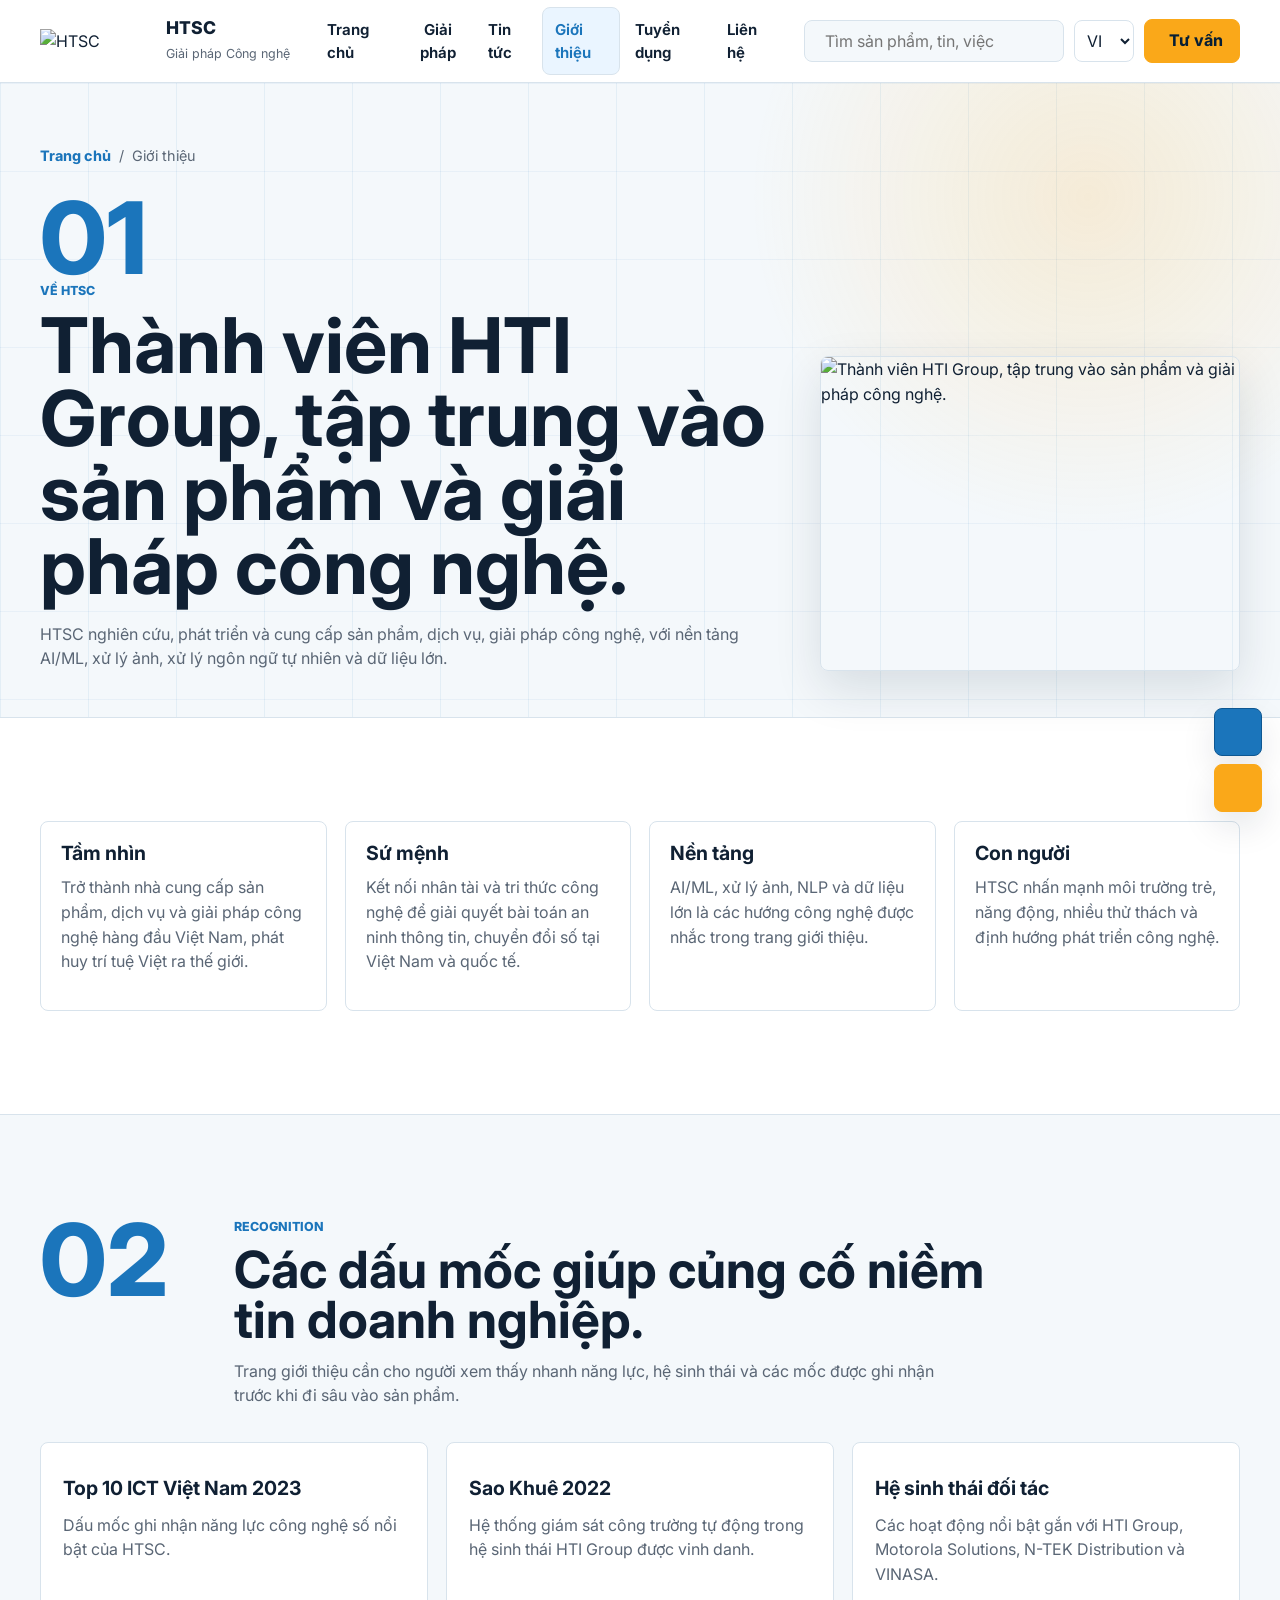
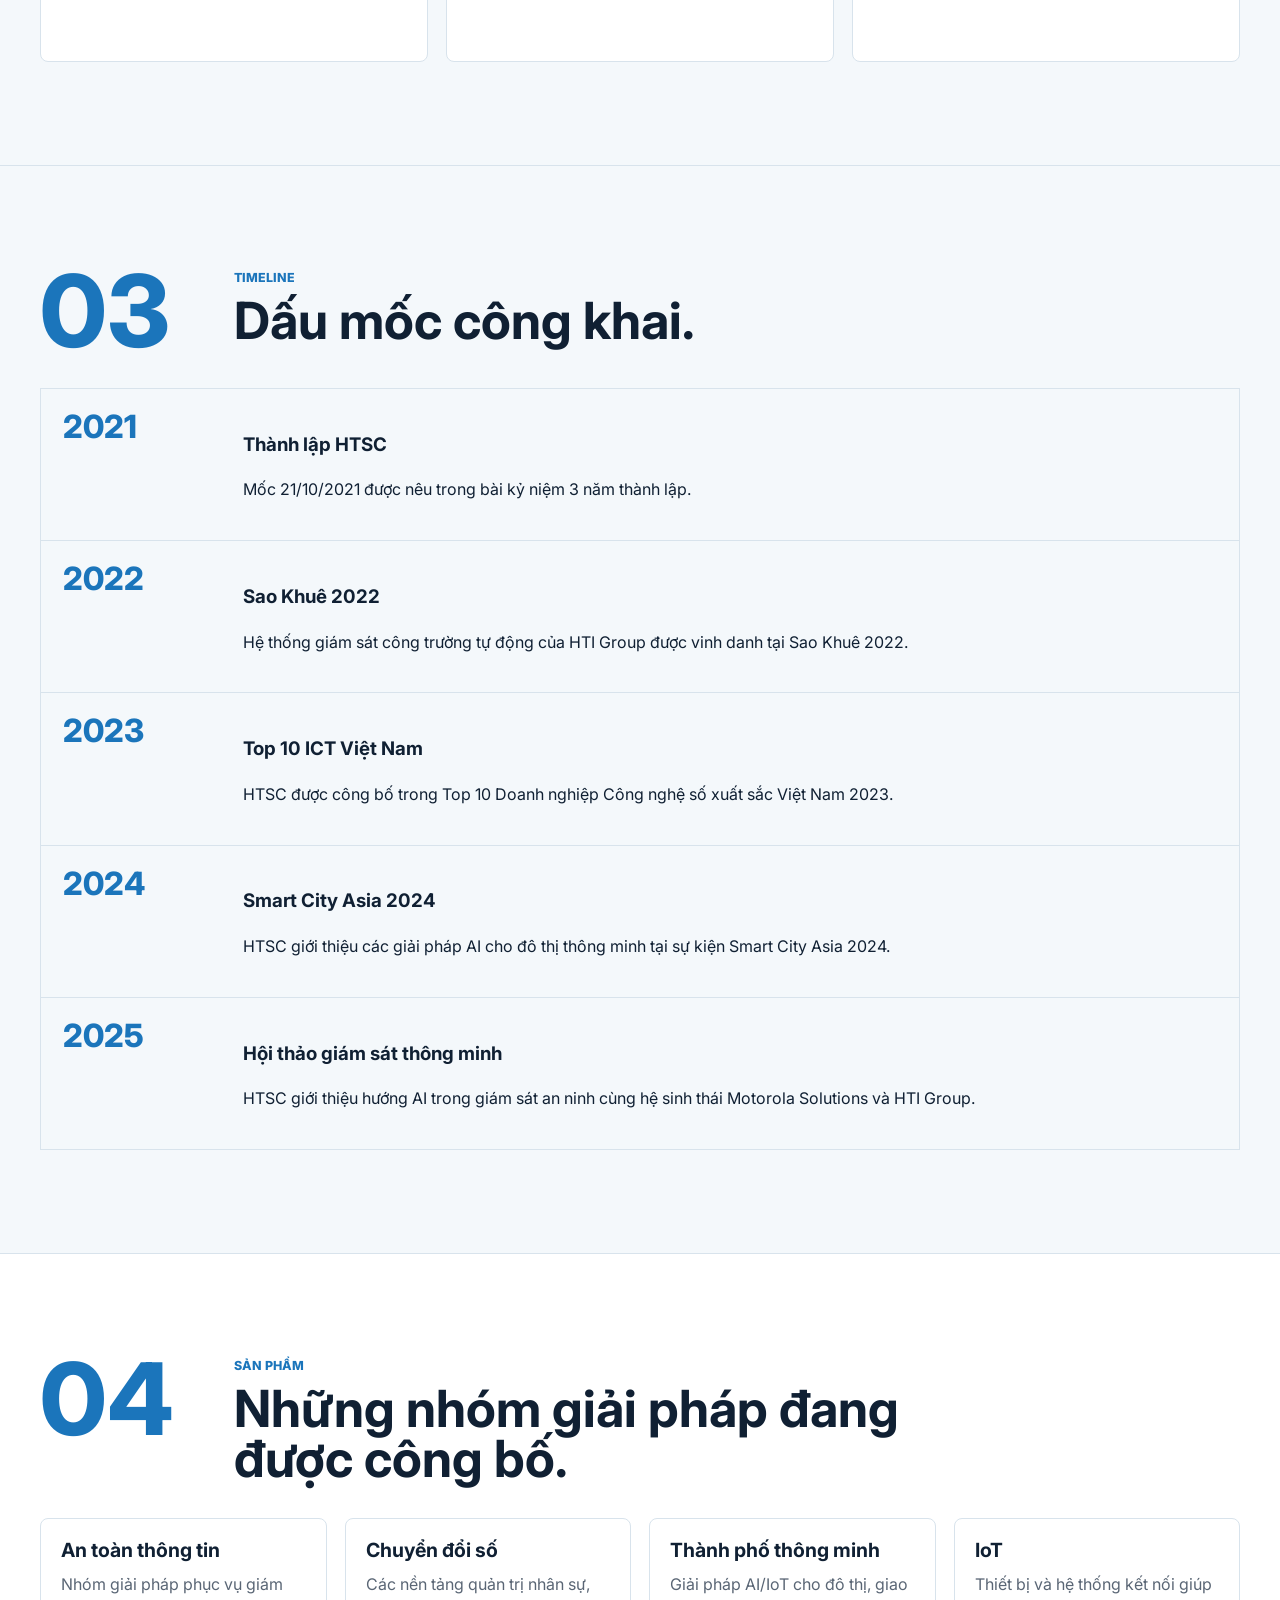
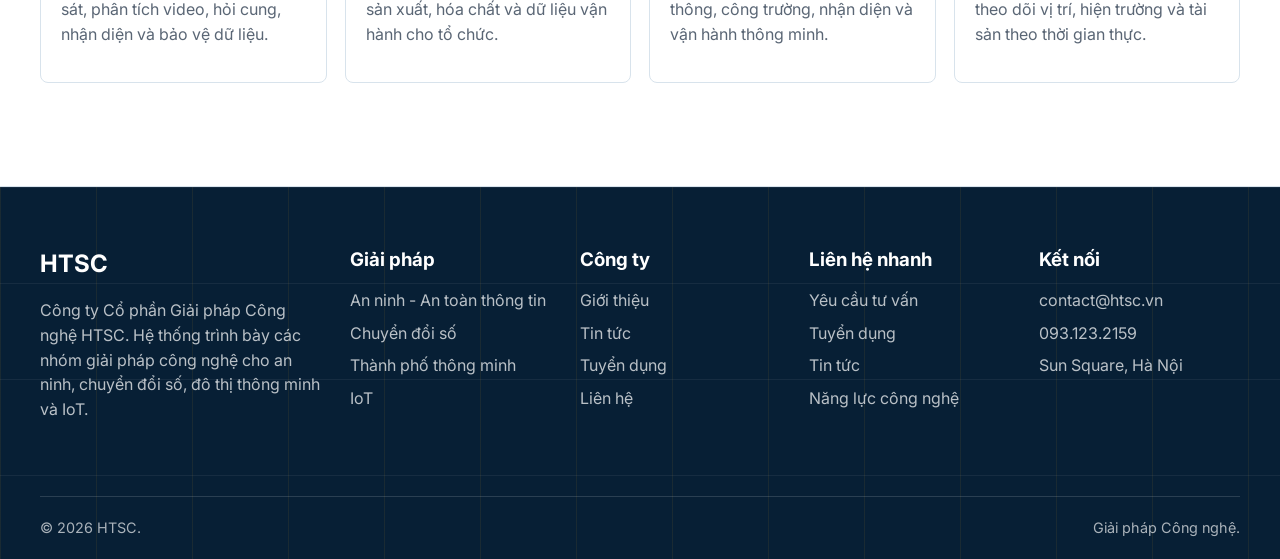
==== commit e37f6fc1: "feat: full Vietnamese/English translation with working language switcher - Complete data-i18n covera" ====
--- a/about.html
+++ b/about.html
@@ -30,26 +30,26 @@
       </button>
 
       <nav class="main-nav" aria-label="Điều hướng chính">
-        <a class="" href="index.html">Trang chủ</a>
+        <a class="" href="index.html" data-nav-home>Trang chủ</a>
         <div class="nav-item">
-          <button class="mega-trigger " type="button">
+          <button class="mega-trigger " type="button" data-nav-solutions>
             Giải pháp <i data-lucide="chevron-down"></i>
           </button>
           <div class="mega-menu">
             <div class="mega-grid">
               <div class="mega-column">
-                <span class="mega-title">Nhóm giải pháp</span>
-                <a href="solutions.html#security">An ninh - An toàn thông tin</a><a href="solutions.html#digital">Chuyển đổi số</a><a href="solutions.html#smartcity">Thành phố thông minh</a><a href="solutions.html#iot">IoT</a>
+                <span class="mega-title" data-mega-groups>Nhóm giải pháp</span>
+                <a href="solutions.html#security" data-cat-security>An ninh - An toàn thông tin</a><a href="solutions.html#digital" data-cat-digital>Chuyển đổi số</a><a href="solutions.html#smartcity" data-cat-smartcity>Thành phố thông minh</a><a href="solutions.html#iot" data-cat-iot>IoT</a>
               </div>
               <div class="mega-column">
-                <span class="mega-title">Sản phẩm nổi bật</span>
+                <span class="mega-title" data-mega-products>Sản phẩm nổi bật</span>
                 <a href="solution-detail.html">HVideo</a><a href="solution-detail.html">Smart Fusion</a><a href="solution-detail.html">Thiết bị định vị vệ tinh - Themis</a><a href="solution-detail.html">Hệ thống quản lý và phát triển nhân sự - Humania</a><a href="solution-detail.html">Phần mềm quản lý hoá chất, chất chuẩn - HCMS AG</a>
               </div>
               <div class="mega-column">
-                <span class="mega-title">Đi nhanh</span>
-                <a href="solutions.html">Tất cả giải pháp</a>
-                <a href="about.html">Năng lực công nghệ</a>
-                <a href="contact.html">Yêu cầu tư vấn</a>
+                <span class="mega-title" data-mega-quick>Đi nhanh</span>
+                <a href="solutions.html" data-mega-all>Tất cả giải pháp</a>
+                <a href="about.html" data-mega-capabilities>Năng lực công nghệ</a>
+                <a href="contact.html" data-mega-consult>Yêu cầu tư vấn</a>
               </div>
               <div class="mega-image">
                 Bố cục enterprise gateway: chọn nhóm giải pháp, xem năng lực, rồi chuyển sang tư vấn.
@@ -57,7 +57,7 @@
             </div>
           </div>
         </div>
-        <a class="" href="news.html">Tin tức</a><a class="active" href="about.html">Giới thiệu</a><a class="" href="careers.html">Tuyển dụng</a><a class="" href="contact.html">Liên hệ</a>
+        <a class="" href="news.html" data-nav-news>Tin tức</a><a class="active" href="about.html" data-nav-about>Giới thiệu</a><a class="" href="careers.html" data-nav-careers>Tuyển dụng</a><a class="" href="contact.html" data-nav-contact>Liên hệ</a>
       </nav>
 
       <div class="header-actions">
@@ -65,7 +65,7 @@
           <label class="search-control">
             <i data-lucide="search"></i>
             <span class="sr-only">Tìm kiếm</span>
-            <input type="search" name="q" aria-label="Tìm kiếm toàn site" placeholder="Tìm sản phẩm, tin, việc">
+            <input type="search" name="q" aria-label="Tìm kiếm toàn site" placeholder="Tìm sản phẩm, tin, việc" data-search-placeholder>
           </label>
           <div class="search-results" role="listbox"></div>
         </form>
@@ -73,7 +73,7 @@
           <option value="vi">VI</option>
           <option value="en">EN</option>
         </select>
-        <a class="cta" href="contact.html">
+        <a class="cta" href="contact.html" data-cta-label>
           <i data-lucide="send"></i>Tư vấn
         </a>
       </div>
@@ -163,36 +163,41 @@
         <h2>HTSC</h2>
         <p>Công ty Cổ phần Giải pháp Công nghệ HTSC. Hệ thống trình bày các nhóm giải pháp công nghệ cho an ninh, chuyển đổi số, đô thị thông minh và IoT.</p>
       </div>
-      <div>
-        <h3>Giải pháp</h3>
-        <ul><li><a href="solutions.html#security">An toàn thông tin</a></li><li><a href="solutions.html#digital">Chuyển đổi số</a></li><li><a href="solutions.html#smartcity">Thành phố thông minh</a></li><li><a href="solutions.html#iot">IoT</a></li></ul>
-      </div>
-      <div>
-        <h3>Công ty</h3>
-        <ul>
-          <li><a href="about.html">Giới thiệu</a></li>
-          <li><a href="news.html">Tin tức</a></li>
-          <li><a href="careers.html">Tuyển dụng</a></li>
-          <li><a href="contact.html">Liên hệ</a></li>
-        </ul>
-      </div>
-      <div>
-        <h3>Liên hệ nhanh</h3>
-        <ul>
-          <li><a href="contact.html">Yêu cầu tư vấn</a></li>
-          <li><a href="careers.html">Cơ hội nghề nghiệp</a></li>
-          <li><a href="news.html">Tin tức hoạt động</a></li>
-          <li><a href="about.html">Năng lực công nghệ</a></li>
-        </ul>
-      </div>
-      <div>
-        <h3>Kết nối</h3>
-        <ul>
-          <li><a href="mailto:contact@htsc.vn">contact@htsc.vn</a></li>
-          <li><a href="tel:+84931232159">093.123.2159</a></li>
-          <li><a href="contact.html">Sun Square, Hà Nội</a></li>
-        </ul>
-      </div>
+       <div>
+         <h3 data-footer-solutions>Giải pháp</h3>
+         <ul>
+           <li><a href="solutions.html#security" data-cat-security>An toàn thông tin</a></li>
+           <li><a href="solutions.html#digital" data-cat-digital>Chuyển đổi số</a></li>
+           <li><a href="solutions.html#smartcity" data-cat-smartcity>Thành phố thông minh</a></li>
+           <li><a href="solutions.html#iot" data-cat-iot>IoT</a></li>
+         </ul>
+       </div>
+       <div>
+         <h3 data-footer-company>Công ty</h3>
+         <ul>
+           <li><a href="about.html" data-footer-about>Giới thiệu</a></li>
+           <li><a href="news.html" data-nav-news>Tin tức</a></li>
+           <li><a href="careers.html" data-nav-careers>Tuyển dụng</a></li>
+           <li><a href="contact.html" data-footer-contact>Liên hệ</a></li>
+         </ul>
+       </div>
+       <div>
+         <h3 data-footer-quick>Liên hệ nhanh</h3>
+         <ul>
+           <li><a href="contact.html" data-footer-consult>Yêu cầu tư vấn</a></li>
+           <li><a href="careers.html" data-footer-jobs>Cơ hội nghề nghiệp</a></li>
+           <li><a href="news.html" data-footer-news>Tin tức hoạt động</a></li>
+           <li><a href="about.html" data-footer-tech>Năng lực công nghệ</a></li>
+         </ul>
+       </div>
+       <div>
+         <h3 data-footer-connect>Kết nối</h3>
+         <ul>
+           <li><a href="mailto:contact@htsc.vn">contact@htsc.vn</a></li>
+           <li><a href="tel:+84931232159">093.123.2159</a></li>
+           <li><a href="contact.html">Sun Square, Hà Nội</a></li>
+         </ul>
+       </div>
     </div>
     <div class="container footer-bottom">
       <span>© 2026 HTSC.</span>
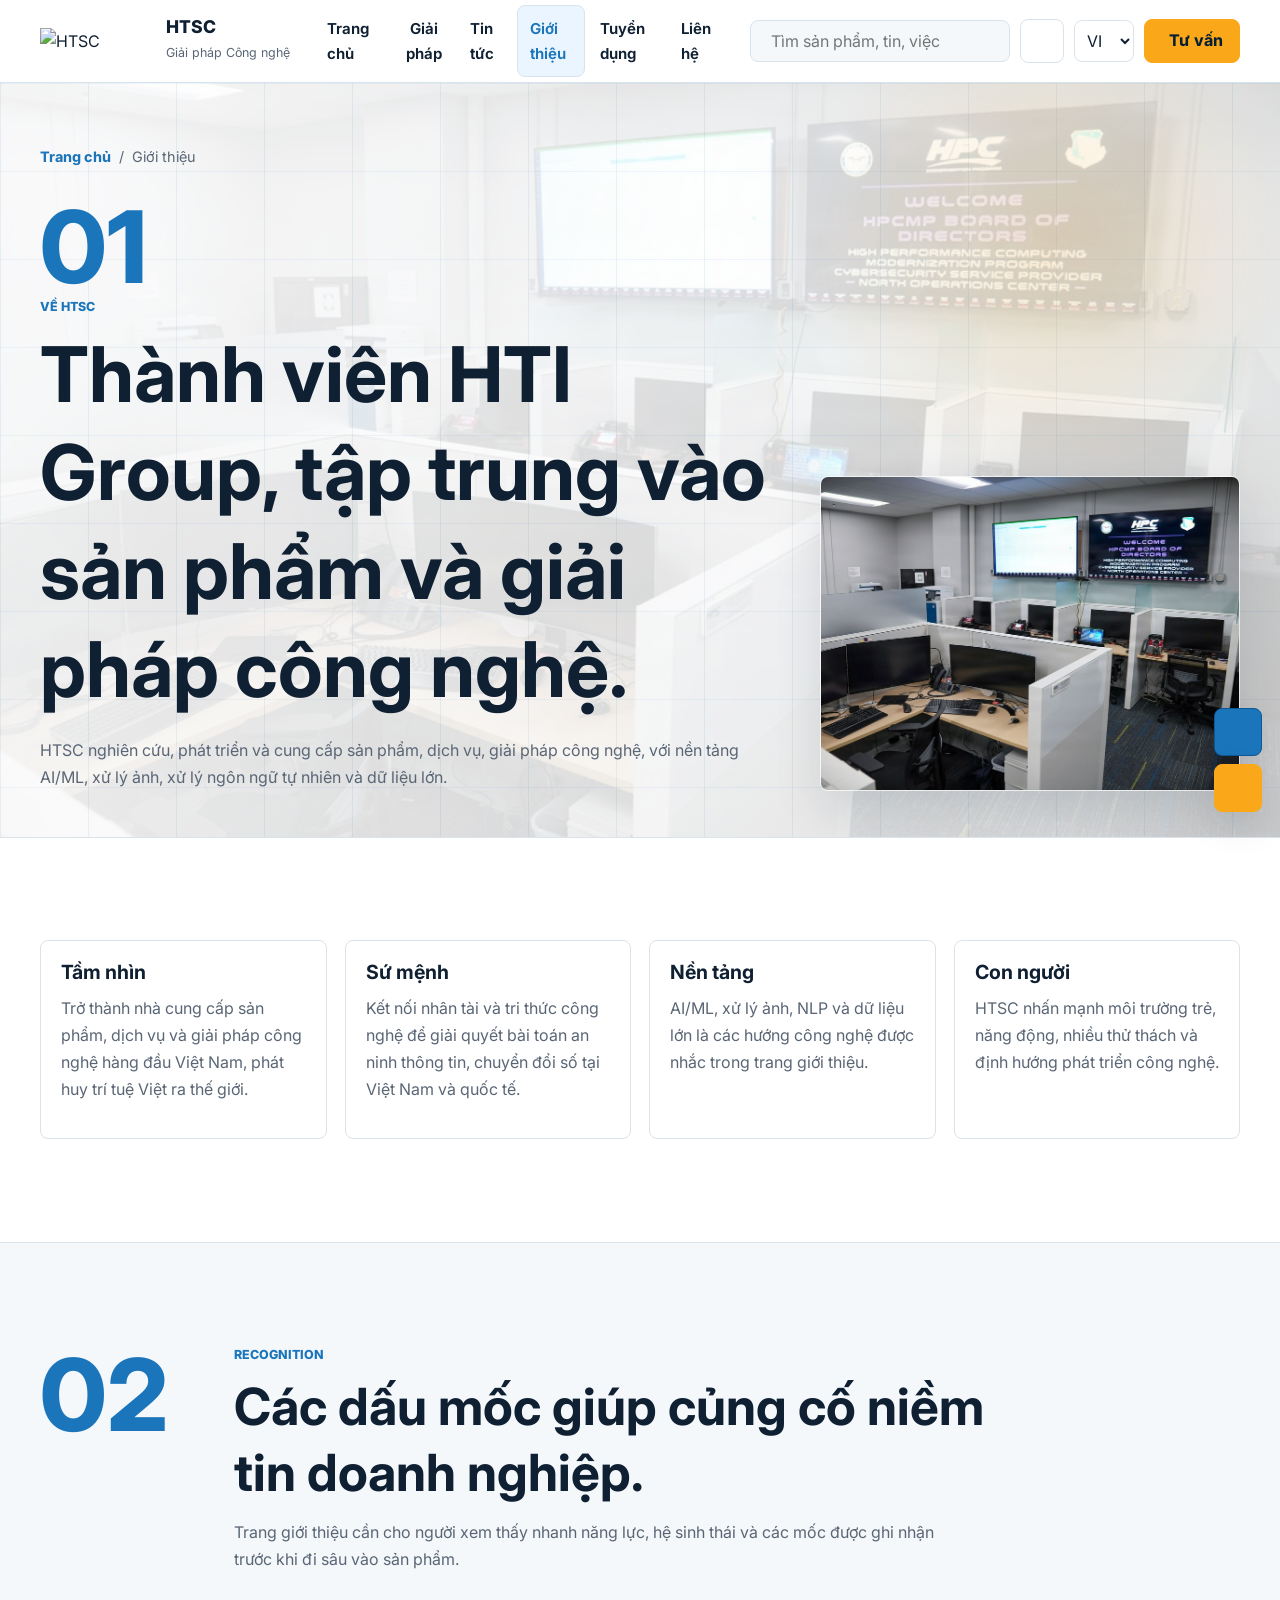
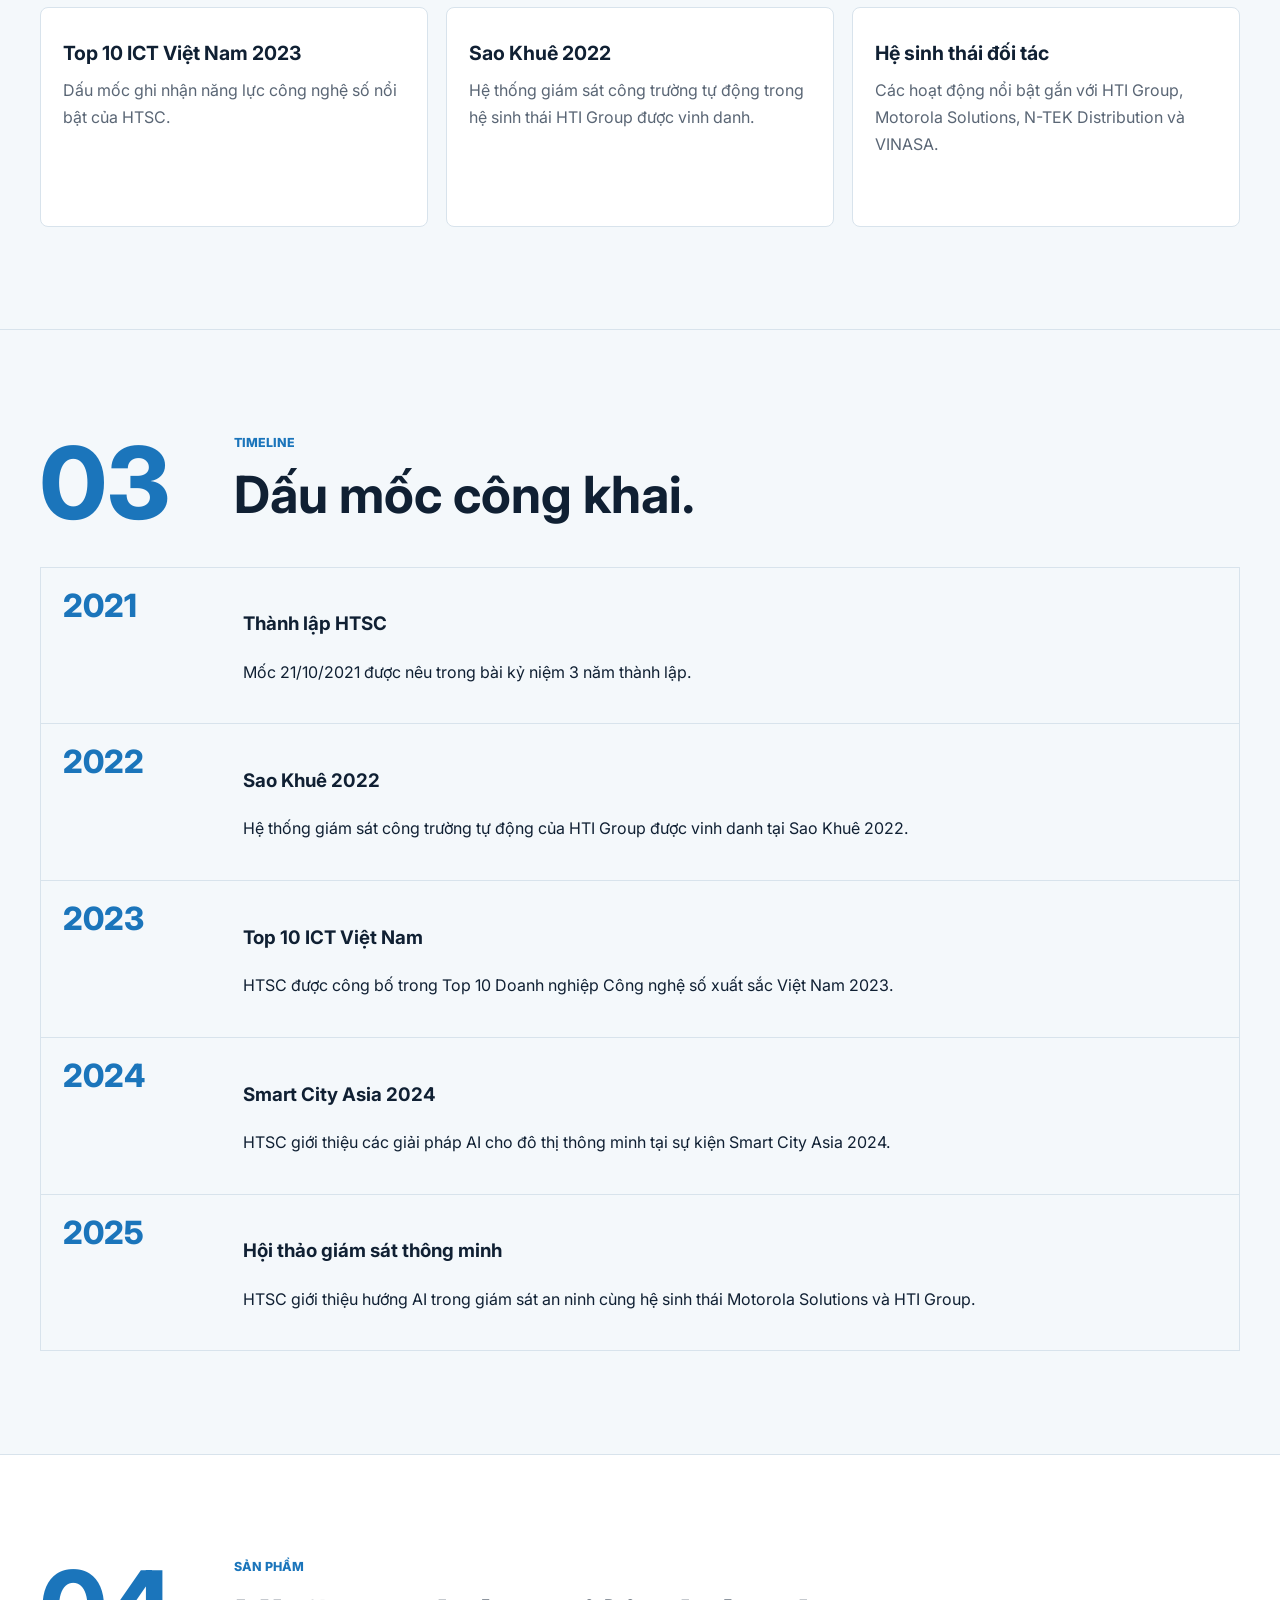
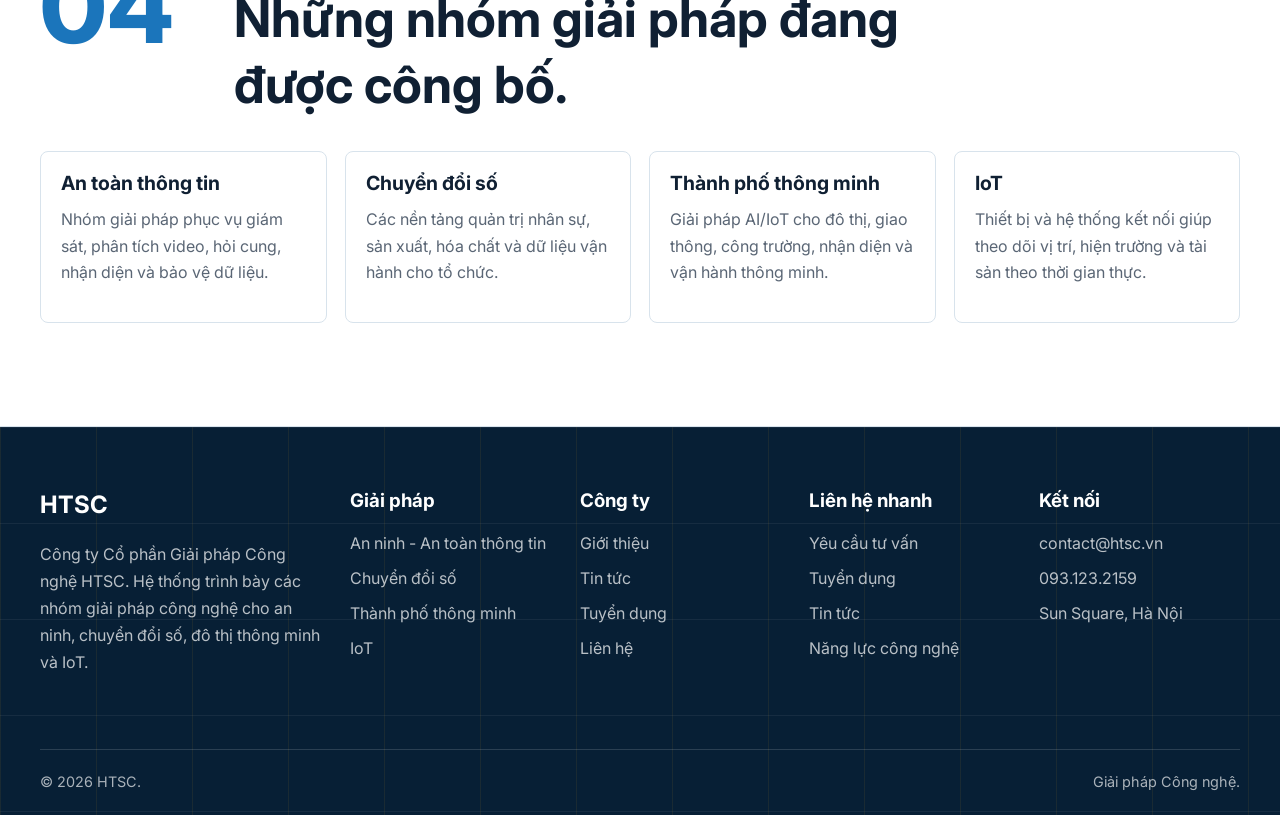
==== commit 93718051: "feat(site): refresh content and visuals" ====
--- a/about.html
+++ b/about.html
@@ -52,7 +52,7 @@
                 <a href="contact.html" data-mega-consult>Yêu cầu tư vấn</a>
               </div>
               <div class="mega-image">
-                Bố cục enterprise gateway: chọn nhóm giải pháp, xem năng lực, rồi chuyển sang tư vấn.
+                Nền tảng giám sát, AI phân tích và điều hành hiện trường cho các bài toán an ninh trọng yếu.
               </div>
             </div>
           </div>
@@ -82,7 +82,7 @@
   <main id="main-content" class="page-main">
 
     
-    <section class="page-hero grid-lines">
+    <section class="page-hero grid-lines" style="--page-hero-image: url('/assets/images/defense/cyber-operations.jpg');">
       <div class="container page-hero-grid">
         <div class="section-title">
           
@@ -95,7 +95,7 @@
           <p>HTSC nghiên cứu, phát triển và cung cấp sản phẩm, dịch vụ, giải pháp công nghệ, với nền tảng AI/ML, xử lý ảnh, xử lý ngôn ngữ tự nhiên và dữ liệu lớn.</p>
           
         </div>
-        <img class="page-hero-image" src="https://htsc.vn/wp-content/uploads/2021/10/asset-3-100-min-1.jpg" alt="Thành viên HTI Group, tập trung vào sản phẩm và giải pháp công nghệ." loading="lazy">
+        <img class="page-hero-image" src="/assets/images/defense/cyber-operations.jpg" alt="Thành viên HTI Group, tập trung vào sản phẩm và giải pháp công nghệ." loading="lazy">
       </div>
     </section>
     <section class="section">
@@ -163,41 +163,41 @@
         <h2>HTSC</h2>
         <p>Công ty Cổ phần Giải pháp Công nghệ HTSC. Hệ thống trình bày các nhóm giải pháp công nghệ cho an ninh, chuyển đổi số, đô thị thông minh và IoT.</p>
       </div>
-       <div>
-         <h3 data-footer-solutions>Giải pháp</h3>
-         <ul>
-           <li><a href="solutions.html#security" data-cat-security>An toàn thông tin</a></li>
-           <li><a href="solutions.html#digital" data-cat-digital>Chuyển đổi số</a></li>
-           <li><a href="solutions.html#smartcity" data-cat-smartcity>Thành phố thông minh</a></li>
-           <li><a href="solutions.html#iot" data-cat-iot>IoT</a></li>
-         </ul>
-       </div>
-       <div>
-         <h3 data-footer-company>Công ty</h3>
-         <ul>
-           <li><a href="about.html" data-footer-about>Giới thiệu</a></li>
-           <li><a href="news.html" data-nav-news>Tin tức</a></li>
-           <li><a href="careers.html" data-nav-careers>Tuyển dụng</a></li>
-           <li><a href="contact.html" data-footer-contact>Liên hệ</a></li>
-         </ul>
-       </div>
-       <div>
-         <h3 data-footer-quick>Liên hệ nhanh</h3>
-         <ul>
-           <li><a href="contact.html" data-footer-consult>Yêu cầu tư vấn</a></li>
-           <li><a href="careers.html" data-footer-jobs>Cơ hội nghề nghiệp</a></li>
-           <li><a href="news.html" data-footer-news>Tin tức hoạt động</a></li>
-           <li><a href="about.html" data-footer-tech>Năng lực công nghệ</a></li>
-         </ul>
-       </div>
-       <div>
-         <h3 data-footer-connect>Kết nối</h3>
-         <ul>
-           <li><a href="mailto:contact@htsc.vn">contact@htsc.vn</a></li>
-           <li><a href="tel:+84931232159">093.123.2159</a></li>
-           <li><a href="contact.html">Sun Square, Hà Nội</a></li>
-         </ul>
-       </div>
+      <div>
+        <h3 data-footer-solutions>Giải pháp</h3>
+        <ul>
+          <li><a href="solutions.html#security" data-cat-security>An toàn thông tin</a></li>
+          <li><a href="solutions.html#digital" data-cat-digital>Chuyển đổi số</a></li>
+          <li><a href="solutions.html#smartcity" data-cat-smartcity>Thành phố thông minh</a></li>
+          <li><a href="solutions.html#iot" data-cat-iot>IoT</a></li>
+        </ul>
+      </div>
+      <div>
+        <h3 data-footer-company>Công ty</h3>
+        <ul>
+          <li><a href="about.html" data-footer-about>Giới thiệu</a></li>
+          <li><a href="news.html" data-nav-news>Tin tức</a></li>
+          <li><a href="careers.html" data-nav-careers>Tuyển dụng</a></li>
+          <li><a href="contact.html" data-footer-contact>Liên hệ</a></li>
+        </ul>
+      </div>
+      <div>
+        <h3 data-footer-quick>Liên hệ nhanh</h3>
+        <ul>
+          <li><a href="contact.html" data-footer-consult>Yêu cầu tư vấn</a></li>
+          <li><a href="careers.html" data-footer-jobs>Cơ hội nghề nghiệp</a></li>
+          <li><a href="news.html" data-footer-news>Tin tức hoạt động</a></li>
+          <li><a href="about.html" data-footer-tech>Năng lực công nghệ</a></li>
+        </ul>
+      </div>
+      <div>
+        <h3 data-footer-connect>Kết nối</h3>
+        <ul>
+          <li><a href="mailto:contact@htsc.vn">contact@htsc.vn</a></li>
+          <li><a href="tel:+84931232159">093.123.2159</a></li>
+          <li><a href="contact.html">Sun Square, Hà Nội</a></li>
+        </ul>
+      </div>
     </div>
     <div class="container footer-bottom">
       <span>© 2026 HTSC.</span>
--- a/assets/css/style.css
+++ b/assets/css/style.css
@@ -1,7 +1,9 @@
-@import url("https://fonts.googleapis.com/css2?family=Inter:wght@400;500;600;700;800&display=swap");
+﻿@import url("https://fonts.googleapis.com/css2?family=Inter:wght@400;500;600;700;800&display=swap");
 
 :root {
+  color-scheme: light;
   --surface: #ffffff;
+  --surface-raised: #ffffff;
   --surface-muted: #f4f8fb;
   --surface-blue: #eaf5ff;
   --surface-warm: #fff7e6;
@@ -16,6 +18,12 @@
   --brand-blue-deep: #071f35;
   --brand-yellow: #faa819;
   --brand-yellow-dark: #9a6500;
+  --on-strong: #ffffff;
+  --on-accent: #ffffff;
+  --on-warm: #071f35;
+  --danger: #b42318;
+  --danger-soft: rgba(180, 35, 24, 0.1);
+  --success: #126c2d;
   --accent: var(--brand-blue);
   --accent-dark: var(--brand-blue-dark);
   --accent-soft: var(--surface-blue);
@@ -23,10 +31,49 @@
   --shadow-soft: 0 18px 48px rgba(7, 31, 53, 0.12);
   --shadow-card: 0 14px 34px rgba(7, 31, 53, 0.1);
   --ease-out: cubic-bezier(0.22, 1, 0.36, 1);
+  --ambient-pan-duration: 18s;
+  --ambient-scan-duration: 10s;
   --max-width: 1200px;
   --header-height: 82px;
   --radius: 8px;
-  --font-main: "Inter", "Helvetica Neue", Helvetica, Arial, sans-serif;
+  --font-main: "Inter", system-ui, -apple-system, "Helvetica Neue", Arial, sans-serif;
+  /* Typography scale - comfortable for Vietnamese + professional feel */
+  --lh-body: 1.68;
+  --lh-heading: 1.28;
+  --lh-display: 1.12;
+  --lh-tight: 1.15;
+}
+
+html[data-theme="dark"] {
+  color-scheme: dark;
+  --surface: #07111f;
+  --surface-raised: #0d1c30;
+  --surface-muted: #0b1728;
+  --surface-blue: #102d49;
+  --surface-warm: #2b210b;
+  --surface-strong: #030b14;
+  --surface-strong-2: #09233c;
+  --text: #f3f8ff;
+  --text-muted: #aebdcc;
+  --line: #22374c;
+  --line-strong: #3c5872;
+  --brand-blue: #55a9ef;
+  --brand-blue-dark: #8ccaff;
+  --brand-blue-deep: #d7ecff;
+  --brand-yellow: #ffbd3f;
+  --brand-yellow-dark: #ffd77a;
+  --on-strong: #ffffff;
+  --on-accent: #061120;
+  --on-warm: #07111f;
+  --danger: #ff8b7f;
+  --danger-soft: rgba(255, 139, 127, 0.16);
+  --success: #7be69c;
+  --accent: var(--brand-blue);
+  --accent-dark: #9fd2ff;
+  --accent-soft: rgba(85, 169, 239, 0.16);
+  --focus: #ffcf70;
+  --shadow-soft: 0 22px 58px rgba(0, 0, 0, 0.34);
+  --shadow-card: 0 16px 42px rgba(0, 0, 0, 0.28);
 }
 
 * {
@@ -44,8 +91,9 @@
   background: var(--surface);
   font-family: var(--font-main);
   font-size: 16px;
-  line-height: 1.55;
+  line-height: var(--lh-body);
   letter-spacing: 0;
+  transition: background-color 180ms ease, color 180ms ease;
 }
 
 img,
@@ -123,6 +171,12 @@
   background-size: 80px 80px;
 }
 
+html[data-theme="dark"] .grid-lines {
+  background-image:
+    linear-gradient(to right, rgba(85, 169, 239, 0.11) 1px, transparent 1px),
+    linear-gradient(to bottom, rgba(255, 189, 63, 0.07) 1px, transparent 1px);
+}
+
 .site-header {
   position: sticky;
   top: 0;
@@ -137,6 +191,15 @@
 .site-header.is-scrolled {
   background: rgba(255, 255, 255, 0.98);
   box-shadow: 0 12px 30px rgba(7, 31, 53, 0.08);
+}
+
+html[data-theme="dark"] .site-header {
+  background: rgba(7, 17, 31, 0.93);
+}
+
+html[data-theme="dark"] .site-header.is-scrolled {
+  background: rgba(7, 17, 31, 0.98);
+  box-shadow: 0 12px 34px rgba(0, 0, 0, 0.34);
 }
 
 .scroll-progress {
@@ -310,16 +373,42 @@
 }
 
 .mega-image {
+  position: relative;
   min-height: 150px;
-  background:
-    linear-gradient(90deg, rgba(7, 31, 53, 0.88), rgba(7, 31, 53, 0.28)),
-    url("https://images.unsplash.com/photo-1558494949-ef010cbdcc31?auto=format&fit=crop&w=700&q=80") center/cover;
   border: 1px solid rgba(250, 168, 25, 0.42);
-  color: var(--surface);
+  color: var(--on-strong);
   display: flex;
   align-items: end;
+  overflow: hidden;
+  isolation: isolate;
   padding: 16px;
   font-weight: 750;
+}
+
+.mega-image::before,
+.mega-image::after {
+  content: "";
+  position: absolute;
+  inset: 0;
+}
+
+.mega-image::before {
+  z-index: -2;
+  background:
+    linear-gradient(118deg, rgba(7, 31, 53, 0.92), rgba(7, 31, 53, 0.44)),
+    url("../images/defense/zero-trust.jpg") center/cover no-repeat;
+  transform: scale(1.08);
+  animation: ambientPan calc(var(--ambient-pan-duration) + 4s) var(--ease-out) infinite alternate;
+}
+
+.mega-image::after {
+  z-index: -1;
+  background:
+    linear-gradient(90deg, rgba(250, 168, 25, 0.22) 0%, rgba(250, 168, 25, 0.04) 12%, transparent 28%),
+    linear-gradient(90deg, rgba(255, 255, 255, 0.08) 1px, transparent 1px),
+    linear-gradient(to bottom, rgba(255, 255, 255, 0.08) 1px, transparent 1px);
+  background-size: auto, 78px 78px, 78px 78px;
+  animation: gridDrift var(--ambient-scan-duration) linear infinite;
 }
 
 .header-actions {
@@ -371,6 +460,10 @@
   border: 1px solid var(--surface-strong);
 }
 
+html[data-theme="dark"] .search-results {
+  border-color: var(--line-strong);
+}
+
 .search-results.is-open {
   display: block;
 }
@@ -410,6 +503,54 @@
   border: 1px solid var(--line);
   border-radius: var(--radius);
   color: var(--text);
+}
+
+.theme-toggle {
+  display: inline-grid;
+  place-items: center;
+  position: relative;
+  width: 44px;
+  height: 44px;
+  color: var(--text);
+  background: var(--surface);
+  border: 1px solid var(--line);
+  border-radius: var(--radius);
+  touch-action: manipulation;
+  transition: background 180ms ease, color 180ms ease, border-color 180ms ease, transform 180ms var(--ease-out);
+}
+
+.theme-toggle:hover {
+  color: var(--accent);
+  border-color: var(--accent);
+  transform: translateY(-1px);
+}
+
+.theme-toggle svg {
+  width: 19px;
+  height: 19px;
+}
+
+.theme-icon {
+  grid-area: 1 / 1;
+  display: inline-flex;
+  opacity: 1;
+  transform: rotate(0deg) scale(1);
+  transition: opacity 180ms ease, transform 180ms var(--ease-out);
+}
+
+.theme-icon-sun {
+  opacity: 0;
+  transform: rotate(-50deg) scale(0.76);
+}
+
+html[data-theme="dark"] .theme-icon-sun {
+  opacity: 1;
+  transform: rotate(0deg) scale(1);
+}
+
+html[data-theme="dark"] .theme-icon-moon {
+  opacity: 0;
+  transform: rotate(50deg) scale(0.76);
 }
 
 .btn,
@@ -442,7 +583,7 @@
 
 .btn,
 .cta {
-  color: var(--surface);
+  color: var(--on-accent);
   background: var(--accent);
   border-color: var(--accent);
 }
@@ -469,7 +610,7 @@
   width: 16px;
   height: 16px;
   border: 2px solid rgba(255, 255, 255, 0.38);
-  border-top-color: var(--surface);
+  border-top-color: var(--on-accent);
   border-radius: 50%;
   animation: spin 760ms linear infinite;
 }
@@ -481,15 +622,15 @@
 }
 
 .cta {
-  color: var(--brand-blue-deep);
+  color: var(--on-warm);
   background: var(--brand-yellow);
   border-color: var(--brand-yellow);
 }
 
 .cta:hover {
-  color: var(--brand-blue-deep);
-  background: #ffc14a;
-  border-color: #ffc14a;
+  color: var(--on-warm);
+  background: var(--brand-yellow);
+  border-color: var(--brand-yellow);
   box-shadow: 0 12px 22px rgba(250, 168, 25, 0.26);
 }
 
@@ -499,6 +640,10 @@
   border-color: var(--surface-strong);
 }
 
+html[data-theme="dark"] .btn-secondary {
+  border-color: var(--line-strong);
+}
+
 .btn-secondary:hover {
   color: var(--accent);
   border-color: var(--accent);
@@ -524,7 +669,7 @@
 .hero {
   min-height: calc(100vh - var(--header-height));
   min-height: 680px;
-  color: var(--surface);
+  color: var(--on-strong);
   background: radial-gradient(circle at 72% 22%, rgba(250, 168, 25, 0.16), transparent 32%), var(--surface-strong);
 }
 
@@ -543,6 +688,8 @@
   inset: 0;
   z-index: -2;
   background: var(--hero-image) center/cover no-repeat;
+  transform: scale(1.04);
+  animation: ambientPan var(--ambient-pan-duration) var(--ease-out) infinite alternate;
 }
 
 .hero-slide::after {
@@ -552,9 +699,11 @@
   z-index: -1;
   background:
     linear-gradient(90deg, rgba(7, 31, 53, 0.92), rgba(7, 31, 53, 0.7), rgba(7, 31, 53, 0.26)),
+    linear-gradient(120deg, rgba(27, 117, 187, 0.18), transparent 38%, rgba(250, 168, 25, 0.06) 74%, transparent 100%),
     linear-gradient(to right, rgba(250, 168, 25, 0.18) 1px, transparent 1px),
     linear-gradient(to bottom, rgba(255, 255, 255, 0.1) 1px, transparent 1px);
-  background-size: auto, 92px 92px, 92px 92px;
+  background-size: auto, auto, 92px 92px, 92px 92px;
+  animation: gridDrift var(--ambient-scan-duration) linear infinite;
 }
 
 .hero-content {
@@ -580,8 +729,9 @@
   color: var(--brand-yellow);
   font-size: clamp(4rem, 13vw, 10rem);
   font-weight: 800;
-  line-height: 0.78;
+  line-height: 0.95;
   opacity: 0.92;
+  letter-spacing: 0;
 }
 
 .hero h1,
@@ -589,7 +739,7 @@
   max-width: 820px;
   margin: 0;
   font-size: clamp(2.5rem, 6.8vw, 6.6rem);
-  line-height: 0.92;
+  line-height: 1.05;
   letter-spacing: 0;
 }
 
@@ -607,13 +757,13 @@
 }
 
 .hero-actions .btn-secondary {
-  color: var(--surface);
+  color: var(--on-strong);
   background: transparent;
   border-color: rgba(255, 255, 255, 0.72);
 }
 
 .hero-actions .btn-secondary:hover {
-  border-color: var(--surface);
+  border-color: var(--on-strong);
 }
 
 .hero-signal-panel {
@@ -621,7 +771,7 @@
   grid-row: 1 / span 5;
   align-self: center;
   padding: 22px;
-  color: var(--surface);
+  color: var(--on-strong);
   background: rgba(7, 31, 53, 0.78);
   border: 1px solid rgba(255, 255, 255, 0.24);
   border-top: 4px solid var(--brand-yellow);
@@ -734,6 +884,33 @@
   }
 }
 
+@keyframes ambientPan {
+  from {
+    transform: scale(1.04) translate3d(-1.2%, -1%, 0);
+  }
+  to {
+    transform: scale(1.1) translate3d(1.4%, 1.2%, 0);
+  }
+}
+
+@keyframes gridDrift {
+  from {
+    background-position: 0 0, 0 0, 0 0, 0 0;
+  }
+  to {
+    background-position: 0 0, 22px 0, 22px 0, 0 22px;
+  }
+}
+
+@keyframes panelFloat {
+  from {
+    transform: translate3d(0, 0, 0) scale(1);
+  }
+  to {
+    transform: translate3d(0, -10px, 0) scale(1.018);
+  }
+}
+
 .hero .swiper-pagination-bullet {
   width: 28px;
   height: 3px;
@@ -756,10 +933,45 @@
 }
 
 .section-dark {
-  color: var(--surface);
+  position: relative;
+  color: var(--on-strong);
   background:
     radial-gradient(circle at 82% 16%, rgba(250, 168, 25, 0.13), transparent 30%),
     linear-gradient(135deg, var(--surface-strong), var(--surface-strong-2));
+  isolation: isolate;
+  overflow: hidden;
+}
+
+.section-dark::before,
+.section-dark::after {
+  content: "";
+  position: absolute;
+  inset: 0;
+}
+
+.section-dark::before {
+  z-index: -2;
+  background:
+    linear-gradient(115deg, rgba(4, 14, 26, 0.88), rgba(4, 14, 26, 0.52)),
+    url("../images/defense/zero-trust.jpg") center/cover no-repeat;
+  opacity: 0.42;
+  transform: scale(1.04);
+  animation: ambientPan calc(var(--ambient-pan-duration) + 8s) var(--ease-out) infinite alternate;
+}
+
+.section-dark::after {
+  z-index: -1;
+  background:
+    linear-gradient(90deg, rgba(85, 169, 239, 0.12) 1px, transparent 1px),
+    linear-gradient(to bottom, rgba(255, 255, 255, 0.08) 1px, transparent 1px);
+  background-size: 108px 108px;
+  opacity: 0.54;
+  animation: gridDrift calc(var(--ambient-scan-duration) + 2s) linear infinite;
+}
+
+.section-dark > .container {
+  position: relative;
+  z-index: 1;
 }
 
 .section-header {
@@ -774,7 +986,7 @@
   color: var(--accent);
   font-size: clamp(3rem, 8vw, 6.25rem);
   font-weight: 800;
-  line-height: 0.86;
+  line-height: 1.0;
 }
 
 .section-title {
@@ -785,7 +997,7 @@
 .section-title h1 {
   margin: 0;
   font-size: clamp(2rem, 4vw, 4rem);
-  line-height: 0.98;
+  line-height: var(--lh-heading);
   letter-spacing: 0;
 }
 
@@ -813,6 +1025,14 @@
   background:
     linear-gradient(90deg, rgba(27, 117, 187, 0.08) 1px, transparent 1px),
     linear-gradient(to bottom, rgba(27, 117, 187, 0.06) 1px, transparent 1px),
+    var(--surface-muted);
+  background-size: 96px 96px;
+}
+
+html[data-theme="dark"] .enterprise-pathways {
+  background:
+    linear-gradient(90deg, rgba(85, 169, 239, 0.11) 1px, transparent 1px),
+    linear-gradient(to bottom, rgba(255, 189, 63, 0.06) 1px, transparent 1px),
     var(--surface-muted);
   background-size: 96px 96px;
 }
@@ -842,18 +1062,27 @@
   box-shadow: var(--shadow-card);
 }
 
+html[data-theme="dark"] .pathway-card {
+  background: rgba(11, 23, 40, 0.82);
+}
+
+html[data-theme="dark"] .pathway-card:hover {
+  background: var(--surface-raised);
+}
+
 .pathway-number {
   color: var(--brand-yellow-dark);
   font-size: clamp(2.8rem, 5vw, 4.8rem);
   font-weight: 800;
-  line-height: 0.82;
+  line-height: 0.95;
+  letter-spacing: 0;
 }
 
 .pathway-card h3 {
   margin: 0;
   color: var(--brand-blue-deep);
   font-size: 1.45rem;
-  line-height: 1.12;
+  line-height: 1.25;
 }
 
 .pathway-card p {
@@ -929,7 +1158,8 @@
   color: var(--brand-blue);
   font-size: clamp(2rem, 4vw, 3.8rem);
   font-weight: 800;
-  line-height: 0.95;
+  line-height: 1.05;
+  letter-spacing: 0;
 }
 
 .stat-label {
@@ -1111,6 +1341,46 @@
   filter: saturate(1.08);
 }
 
+html[data-theme="dark"] .product-card img,
+html[data-theme="dark"] .news-card img,
+html[data-theme="dark"] .case-card img,
+html[data-theme="dark"] .page-hero-image,
+html[data-theme="dark"] .product-hero img,
+html[data-theme="dark"] .article img {
+  filter: brightness(0.82) saturate(1.05);
+}
+
+html[data-theme="dark"] .product-card:hover img,
+html[data-theme="dark"] .news-card:hover img,
+html[data-theme="dark"] .case-card:hover img {
+  filter: brightness(0.92) saturate(1.12);
+}
+
+html[data-theme="dark"] .mega-image::before {
+  background:
+    linear-gradient(118deg, rgba(3, 11, 20, 0.94), rgba(3, 11, 20, 0.52)),
+    url("../images/defense/zero-trust.jpg") center/cover no-repeat;
+}
+
+html[data-theme="dark"] .page-hero::before {
+  background:
+    linear-gradient(105deg, rgba(4, 14, 26, 0.92), rgba(4, 14, 26, 0.68)),
+    var(--page-hero-image) center/cover no-repeat;
+  opacity: 0.88;
+}
+
+html[data-theme="dark"] .page-hero::after {
+  background:
+    radial-gradient(circle at 82% 22%, rgba(255, 189, 63, 0.14), transparent 20%),
+    linear-gradient(90deg, rgba(85, 169, 239, 0.11) 1px, transparent 1px),
+    linear-gradient(to bottom, rgba(255, 255, 255, 0.06) 1px, transparent 1px);
+  background-size: auto, 88px 88px, 88px 88px;
+}
+
+html[data-theme="dark"] .page-hero-image {
+  border-color: rgba(159, 210, 255, 0.24);
+}
+
 .certificate-card h3 {
   margin: 16px 0 0;
 }
@@ -1343,8 +1613,8 @@
 .form-field input[aria-invalid="true"],
 .form-field select[aria-invalid="true"],
 .form-field textarea[aria-invalid="true"] {
-  border-color: #b42318;
-  box-shadow: 0 0 0 4px rgba(180, 35, 24, 0.1);
+  border-color: var(--danger);
+  box-shadow: 0 0 0 4px var(--danger-soft);
 }
 
 .form-field textarea {
@@ -1354,7 +1624,7 @@
 
 .field-error {
   min-height: 18px;
-  color: #b42318;
+  color: var(--danger);
   font-size: 0.8rem;
 }
 
@@ -1366,7 +1636,7 @@
 }
 
 .form-message.is-success {
-  color: #126c2d;
+  color: var(--success);
 }
 
 .map-frame {
@@ -1378,6 +1648,7 @@
 }
 
 .page-hero {
+  position: relative;
   padding: 62px 0 46px;
   background:
     radial-gradient(circle at 85% 18%, rgba(250, 168, 25, 0.16), transparent 28%),
@@ -1386,6 +1657,35 @@
     var(--surface-muted);
   background-size: auto, 88px 88px, 88px 88px;
   border-bottom: 1px solid var(--line);
+  isolation: isolate;
+  overflow: hidden;
+}
+
+.page-hero::before,
+.page-hero::after {
+  content: "";
+  position: absolute;
+  inset: 0;
+}
+
+.page-hero::before {
+  z-index: -2;
+  background:
+    linear-gradient(105deg, rgba(255, 255, 255, 0.94), rgba(255, 255, 255, 0.74)),
+    var(--page-hero-image) center/cover no-repeat;
+  opacity: 0.9;
+  transform: scale(1.03);
+  animation: ambientPan calc(var(--ambient-pan-duration) + 6s) var(--ease-out) infinite alternate;
+}
+
+.page-hero::after {
+  z-index: -1;
+  background:
+    radial-gradient(circle at 82% 22%, rgba(250, 168, 25, 0.16), transparent 20%),
+    linear-gradient(90deg, rgba(27, 117, 187, 0.08) 1px, transparent 1px),
+    linear-gradient(to bottom, rgba(27, 117, 187, 0.06) 1px, transparent 1px);
+  background-size: auto, 88px 88px, 88px 88px;
+  animation: gridDrift calc(var(--ambient-scan-duration) + 3s) linear infinite;
 }
 
 .page-hero-grid {
@@ -1393,13 +1693,16 @@
   grid-template-columns: minmax(0, 1fr) minmax(260px, 420px);
   gap: 36px;
   align-items: end;
+  position: relative;
+  z-index: 1;
 }
 
 .page-hero h1 {
   max-width: 850px;
   margin: 0;
   font-size: clamp(2.45rem, 6vw, 5.4rem);
-  line-height: 0.96;
+  line-height: var(--lh-heading);
+  letter-spacing: 0;
 }
 
 .page-hero p {
@@ -1414,9 +1717,10 @@
   min-height: 280px;
   object-fit: cover;
   background: var(--hero-image) center/cover;
-  border: 1px solid var(--line);
+  border: 1px solid rgba(255, 255, 255, 0.6);
   border-radius: var(--radius);
   box-shadow: var(--shadow-soft);
+  animation: panelFloat calc(var(--ambient-pan-duration) + 2s) var(--ease-out) infinite alternate;
 }
 
 .breadcrumb {
@@ -1598,16 +1902,46 @@
 .pagination .is-active,
 .pagination a:hover,
 .pagination button:hover {
-  color: var(--surface);
+  color: var(--on-accent);
   background: var(--accent);
   border-color: var(--accent);
 }
 
 .product-hero {
-  color: var(--surface);
+  position: relative;
+  color: var(--on-strong);
   background:
     radial-gradient(circle at 72% 16%, rgba(250, 168, 25, 0.14), transparent 30%),
     linear-gradient(135deg, var(--surface-strong), var(--surface-strong-2));
+  isolation: isolate;
+  overflow: hidden;
+}
+
+.product-hero::before,
+.product-hero::after {
+  content: "";
+  position: absolute;
+  inset: 0;
+}
+
+.product-hero::before {
+  z-index: -2;
+  background:
+    linear-gradient(112deg, rgba(3, 11, 20, 0.88), rgba(3, 11, 20, 0.5)),
+    var(--product-hero-image) center/cover no-repeat;
+  opacity: 0.78;
+  transform: scale(1.05);
+  animation: ambientPan calc(var(--ambient-pan-duration) + 10s) var(--ease-out) infinite alternate;
+}
+
+.product-hero::after {
+  z-index: -1;
+  background:
+    linear-gradient(90deg, rgba(250, 168, 25, 0.16) 1px, transparent 1px),
+    linear-gradient(to bottom, rgba(255, 255, 255, 0.08) 1px, transparent 1px);
+  background-size: 94px 94px;
+  opacity: 0.42;
+  animation: gridDrift calc(var(--ambient-scan-duration) + 1s) linear infinite;
 }
 
 .product-hero-inner {
@@ -1617,12 +1951,15 @@
   align-items: center;
   min-height: 520px;
   padding: 70px 0;
+  position: relative;
+  z-index: 1;
 }
 
 .product-hero h1 {
   margin: 0;
   font-size: clamp(2.5rem, 5.6vw, 5.5rem);
-  line-height: 0.95;
+  line-height: 1.08;
+  letter-spacing: 0;
 }
 
 .product-hero p {
@@ -1634,6 +1971,8 @@
   object-fit: cover;
   border: 1px solid rgba(255, 255, 255, 0.28);
   border-radius: var(--radius);
+  box-shadow: 0 22px 56px rgba(0, 0, 0, 0.28);
+  animation: panelFloat calc(var(--ambient-pan-duration) + 1s) var(--ease-out) infinite alternate-reverse;
 }
 
 .detail-layout {
@@ -1731,12 +2070,13 @@
 .article h2 {
   margin-top: 36px;
   font-size: 1.8rem;
-  line-height: 1.15;
+  line-height: 1.32;
+  letter-spacing: 0;
 }
 
 .article p,
 .article li {
-  color: #2f3339;
+  color: var(--text);
 }
 
 .article img {
@@ -1793,7 +2133,7 @@
 }
 
 .footer {
-  color: var(--surface);
+  color: var(--on-strong);
   background:
     linear-gradient(90deg, rgba(250, 168, 25, 0.08) 1px, transparent 1px),
     linear-gradient(to bottom, rgba(255, 255, 255, 0.06) 1px, transparent 1px),
@@ -1821,7 +2161,7 @@
 }
 
 .footer a:hover {
-  color: var(--surface);
+  color: var(--on-strong);
 }
 
 .footer ul {
@@ -1855,7 +2195,7 @@
   place-items: center;
   width: 48px;
   height: 48px;
-  color: var(--surface);
+  color: var(--on-strong);
   background: var(--brand-blue);
   border: 1px solid var(--brand-blue-dark);
   border-radius: var(--radius);
@@ -1868,7 +2208,7 @@
 }
 
 .floating-cta a:nth-child(2) {
-  color: var(--brand-blue-deep);
+  color: var(--on-warm);
   background: var(--brand-yellow);
   border-color: var(--brand-yellow);
 }
@@ -1937,7 +2277,7 @@
   z-index: 1300;
   max-width: min(420px, calc(100vw - 32px));
   padding: 12px 14px;
-  color: var(--surface);
+  color: var(--on-strong);
   background: var(--surface-strong);
   border: 1px solid rgba(250, 168, 25, 0.28);
   border-radius: var(--radius);
@@ -2207,12 +2547,14 @@
 
   .hero h1 {
     font-size: clamp(2.05rem, 12vw, 3.25rem);
-    line-height: 0.98;
+    line-height: 1.15;
+    letter-spacing: 0;
   }
 
   .hero h2 {
     font-size: clamp(2.05rem, 12vw, 3.25rem);
-    line-height: 0.98;
+    line-height: 1.15;
+    letter-spacing: 0;
   }
 
   .signal-grid {
@@ -2307,3 +2649,4 @@
     right: 12px;
   }
 }
+
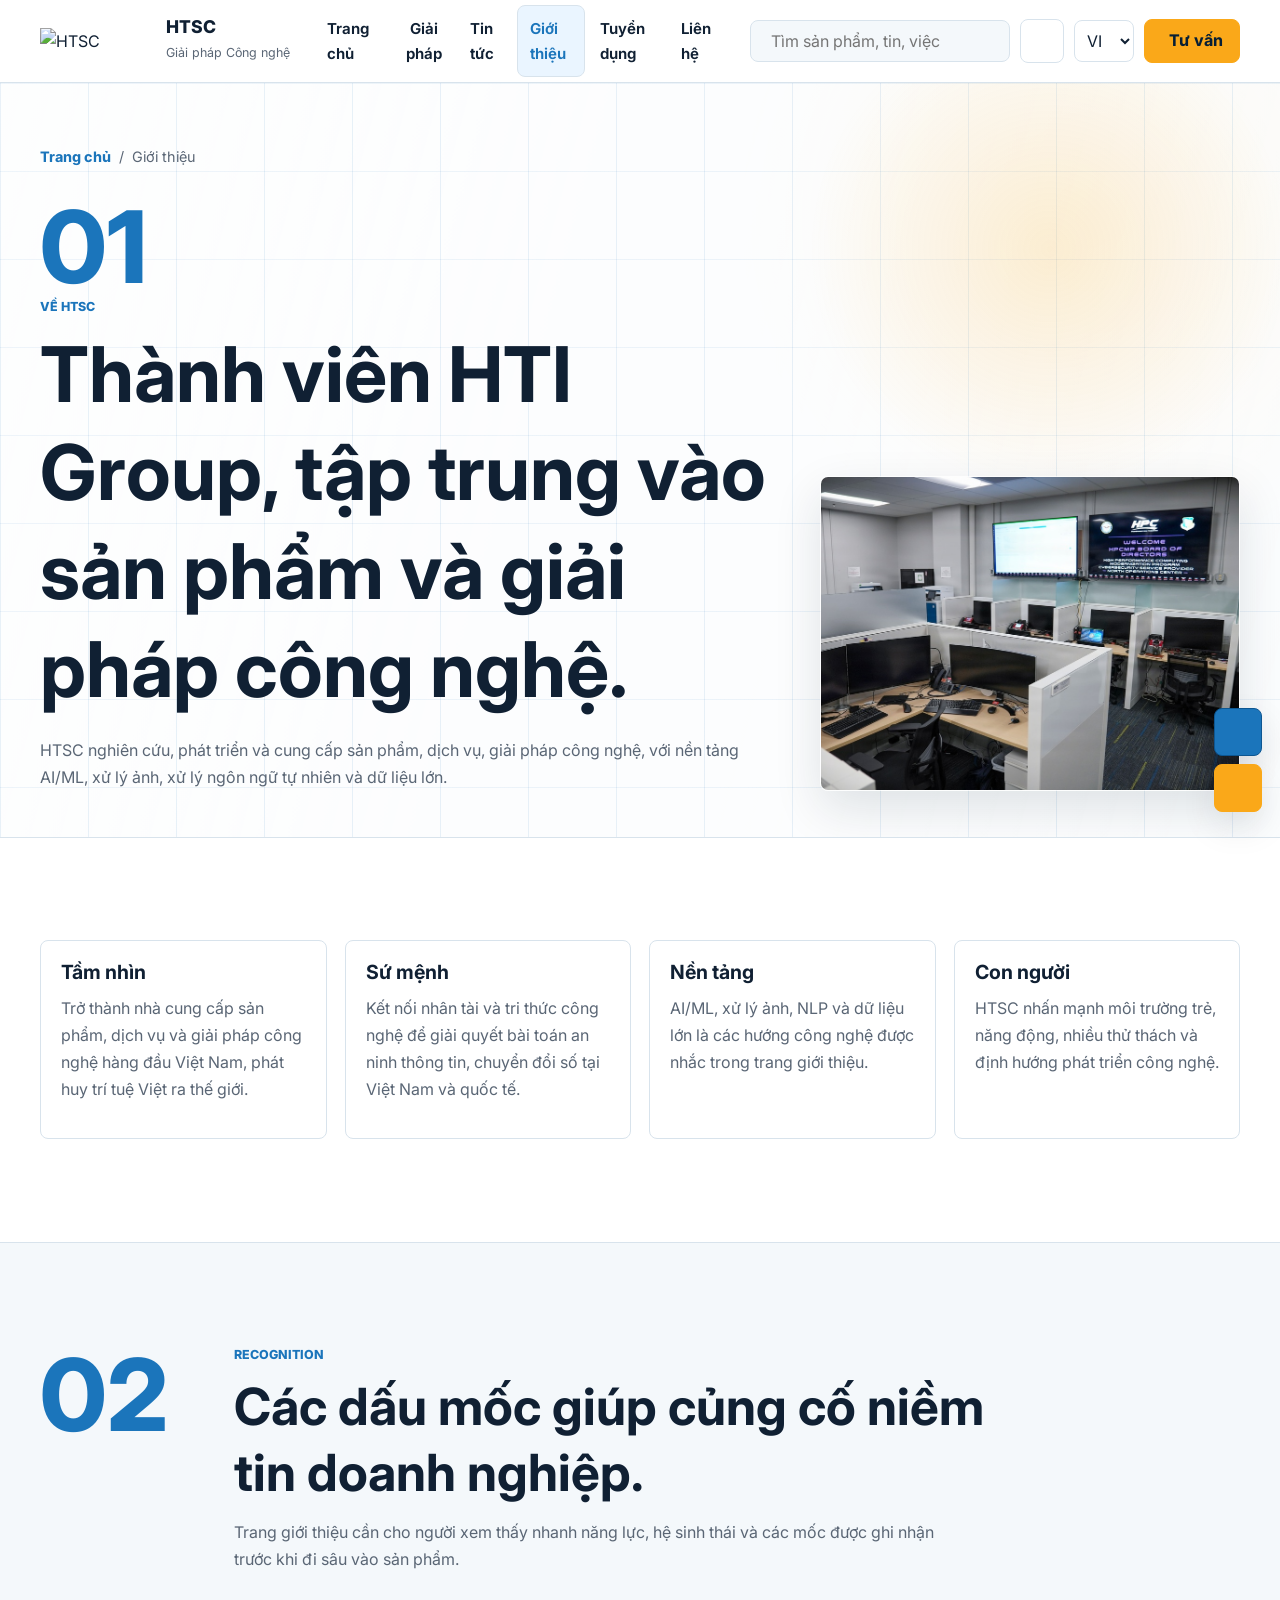
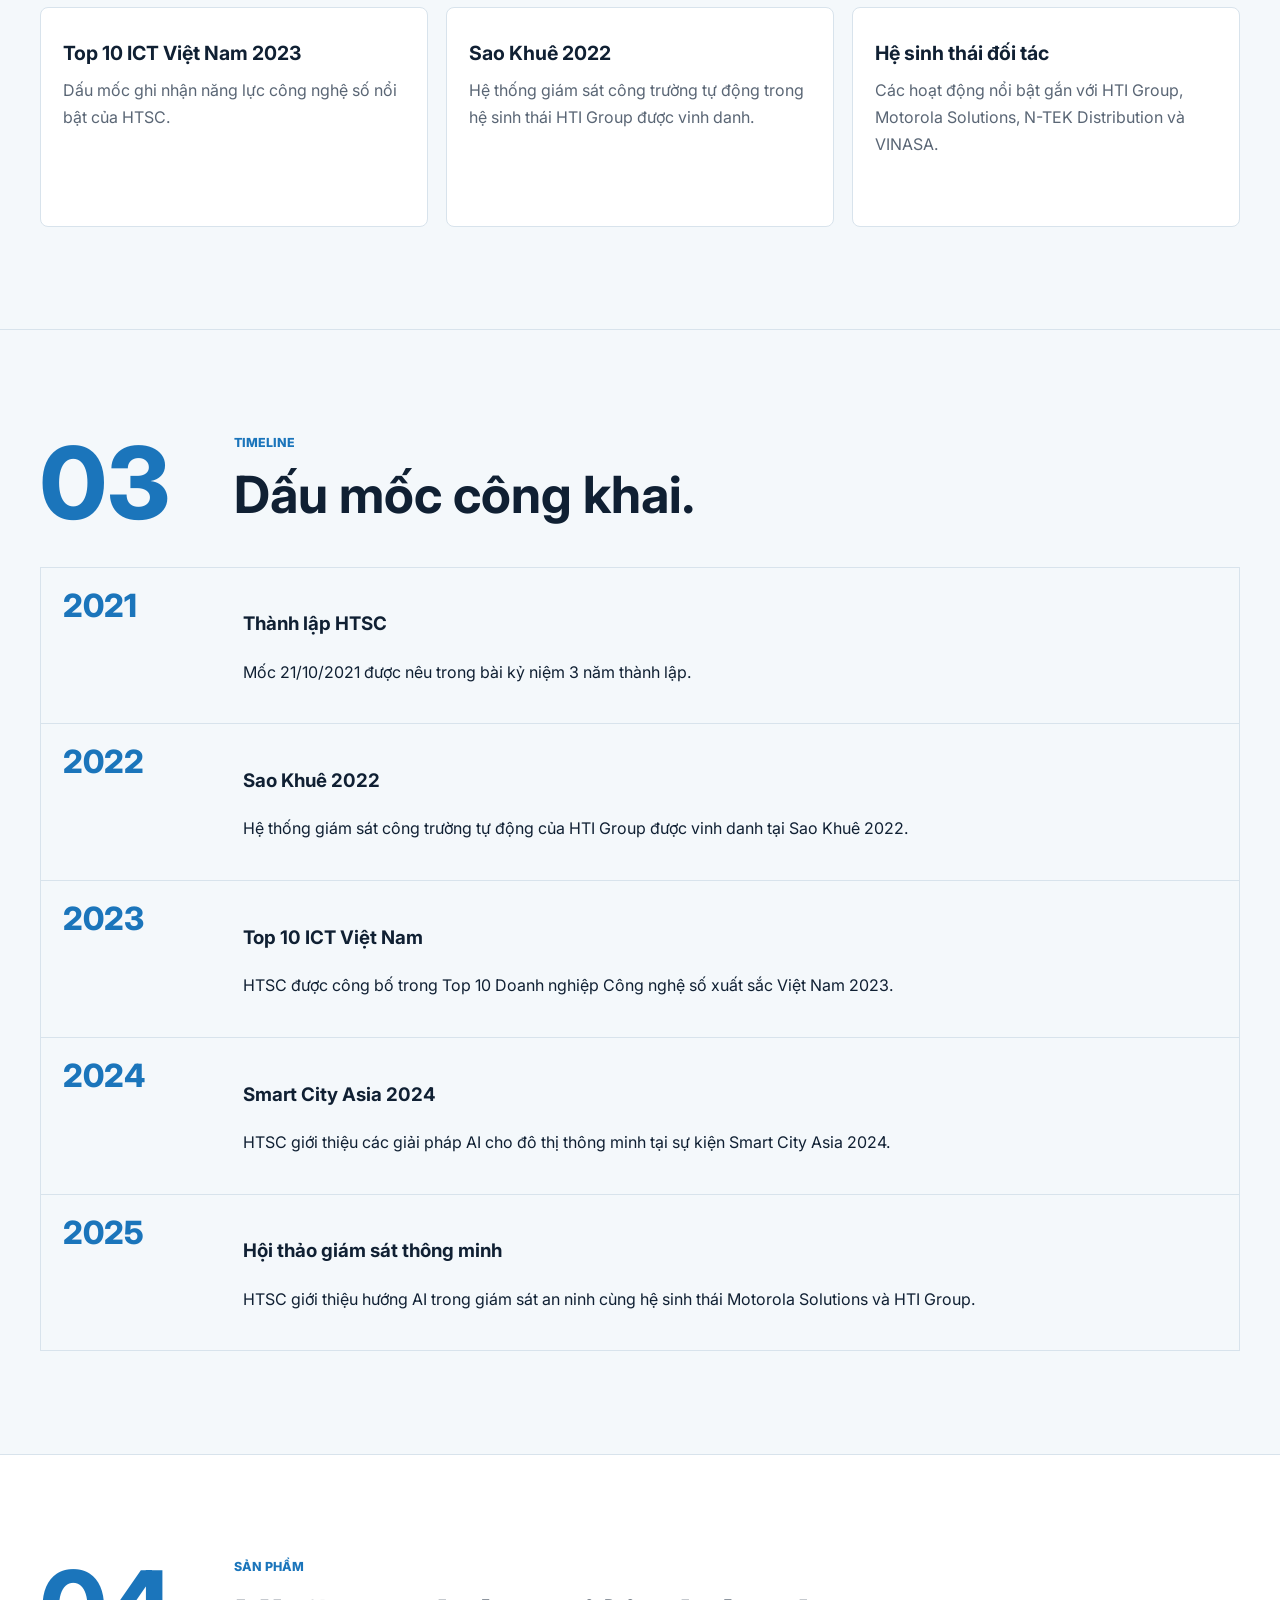
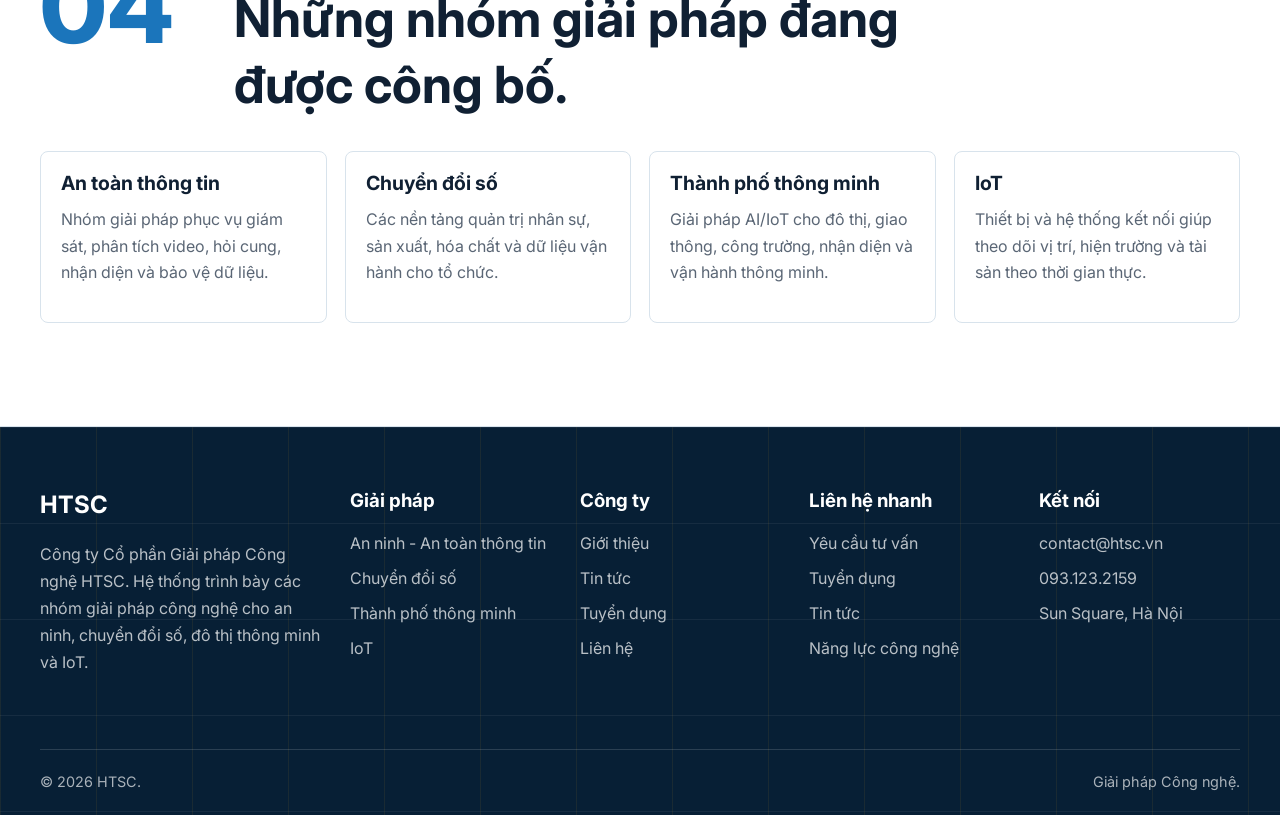
==== commit 9301e361: "feat: polish career apply form" ====
--- a/about.html
+++ b/about.html
@@ -82,7 +82,7 @@
   <main id="main-content" class="page-main">
 
     
-    <section class="page-hero grid-lines" style="--page-hero-image: url('/assets/images/defense/cyber-operations.jpg');">
+    <section class="page-hero grid-lines" style="--page-hero-image: url('assets/images/defense/cyber-operations.jpg');">
       <div class="container page-hero-grid">
         <div class="section-title">
           
@@ -95,7 +95,7 @@
           <p>HTSC nghiên cứu, phát triển và cung cấp sản phẩm, dịch vụ, giải pháp công nghệ, với nền tảng AI/ML, xử lý ảnh, xử lý ngôn ngữ tự nhiên và dữ liệu lớn.</p>
           
         </div>
-        <img class="page-hero-image" src="/assets/images/defense/cyber-operations.jpg" alt="Thành viên HTI Group, tập trung vào sản phẩm và giải pháp công nghệ." loading="lazy">
+        <img class="page-hero-image" src="assets/images/defense/cyber-operations.jpg" alt="Thành viên HTI Group, tập trung vào sản phẩm và giải pháp công nghệ." loading="lazy">
       </div>
     </section>
     <section class="section">
--- a/assets/css/style.css
+++ b/assets/css/style.css
@@ -1569,6 +1569,25 @@
   box-shadow: var(--shadow-soft);
 }
 
+.form-panel--apply {
+  position: relative;
+  padding: 20px;
+  background: rgba(255, 255, 255, 0.82);
+  border: 1px solid rgba(27, 117, 187, 0.16);
+  border-radius: 18px;
+  box-shadow: 0 12px 28px rgba(7, 31, 53, 0.08);
+  overflow: hidden;
+}
+
+.form-panel--apply::before {
+  content: "";
+  position: absolute;
+  inset: 0 auto 0 0;
+  width: 4px;
+  background: linear-gradient(180deg, var(--brand-yellow), var(--brand-blue));
+  opacity: 1;
+}
+
 .form-grid {
   display: grid;
   grid-template-columns: repeat(2, minmax(0, 1fr));
@@ -1587,6 +1606,26 @@
 .form-field label {
   font-weight: 750;
   font-size: 0.9rem;
+}
+
+.form-panel--apply .form-grid {
+  gap: 16px;
+}
+
+.form-panel--apply .form-field {
+  gap: 8px;
+}
+
+.form-panel--apply .form-field label {
+  color: var(--brand-blue-deep);
+  font-size: 0.82rem;
+  font-weight: 700;
+  letter-spacing: 0.02em;
+}
+
+.form-panel--apply .form-field label span {
+  color: var(--text-muted);
+  font-weight: 600;
 }
 
 .form-field input,
@@ -1602,6 +1641,21 @@
   transition: border-color 160ms ease, box-shadow 160ms ease, background 160ms ease;
 }
 
+.form-panel--apply .form-field input,
+.form-panel--apply .form-field textarea {
+  min-height: 48px;
+  padding: 12px 14px;
+  color: var(--text);
+  background: var(--surface);
+  border-color: rgba(14, 87, 146, 0.14);
+  border-radius: 14px;
+}
+
+.form-panel--apply .form-field input::placeholder,
+.form-panel--apply .form-field textarea::placeholder {
+  color: #7a8998;
+}
+
 .form-field input:focus,
 .form-field select:focus,
 .form-field textarea:focus {
@@ -1622,6 +1676,10 @@
   resize: vertical;
 }
 
+.form-panel--apply .form-field textarea {
+  min-height: 110px;
+}
+
 .field-error {
   min-height: 18px;
   color: var(--danger);
@@ -1637,6 +1695,77 @@
 
 .form-message.is-success {
   color: var(--success);
+}
+
+.form-panel--apply .field-error {
+  color: var(--danger);
+}
+
+.form-panel--apply .form-message {
+  margin-top: 14px;
+}
+
+.side-box.side-box--apply {
+  padding: 22px;
+  background:
+    radial-gradient(circle at top right, rgba(250, 168, 25, 0.14), transparent 30%),
+    linear-gradient(180deg, rgba(234, 245, 255, 0.92), rgba(244, 248, 251, 0.96));
+  border-color: rgba(27, 117, 187, 0.14);
+  border-radius: 22px;
+  box-shadow: 0 18px 40px rgba(7, 31, 53, 0.1);
+}
+
+.quick-apply-header {
+  display: grid;
+  gap: 8px;
+  margin-bottom: 14px;
+}
+
+.quick-apply-header h3 {
+  margin: 0;
+  color: var(--brand-blue-deep);
+  font-size: 1.65rem;
+  line-height: 1.12;
+  text-wrap: balance;
+}
+
+.quick-apply-header p {
+  margin: 0;
+  color: var(--text-muted);
+  font-size: 0.95rem;
+  line-height: 1.5;
+}
+
+.quick-apply-kicker {
+  display: inline-flex;
+  width: max-content;
+  align-items: center;
+  min-height: 28px;
+  padding: 0;
+  color: var(--brand-blue);
+  background: transparent;
+  border: 0;
+  border-radius: 0;
+  font-size: 0.78rem;
+  font-weight: 800;
+  letter-spacing: 0.08em;
+  text-transform: uppercase;
+}
+
+.quick-apply-submit {
+  width: 100%;
+  justify-content: center;
+  min-height: 50px;
+  margin-top: 6px;
+  border-radius: 14px;
+  box-shadow: 0 10px 24px rgba(27, 117, 187, 0.2);
+}
+
+.quick-apply-note {
+  margin: 10px 0 0;
+  color: var(--text-muted);
+  font-size: 0.8rem;
+  line-height: 1.5;
 }
 
 .map-frame {
@@ -2555,6 +2684,36 @@
     font-size: clamp(2.05rem, 12vw, 3.25rem);
     line-height: 1.15;
     letter-spacing: 0;
+  }
+
+  .page-hero {
+    overflow: hidden;
+  }
+
+  .page-hero-grid,
+  .article-layout,
+  .side-panel,
+  .side-box.side-box--apply,
+  .form-panel--apply {
+    min-width: 0;
+  }
+
+  .page-hero h1 {
+    font-size: 2.45rem;
+    overflow-wrap: anywhere;
+  }
+
+  .page-hero p,
+  .article p,
+  .article li,
+  .quick-apply-header p,
+  .quick-apply-note {
+    overflow-wrap: break-word;
+  }
+
+  .page-hero-image {
+    min-height: 0;
+    max-height: 340px;
   }
 
   .signal-grid {
@@ -2587,6 +2746,24 @@
     grid-template-columns: 1fr;
   }
 
+  .side-box.side-box--apply {
+    padding: 18px;
+  }
+
+  .form-panel--apply {
+    padding: 18px;
+    border-radius: 16px;
+  }
+
+  .form-panel--apply .form-field input,
+  .form-panel--apply .form-field textarea {
+    width: 100%;
+  }
+
+  .quick-apply-header h3 {
+    font-size: 1.48rem;
+  }
+
   .pathway-card {
     min-height: auto;
   }
